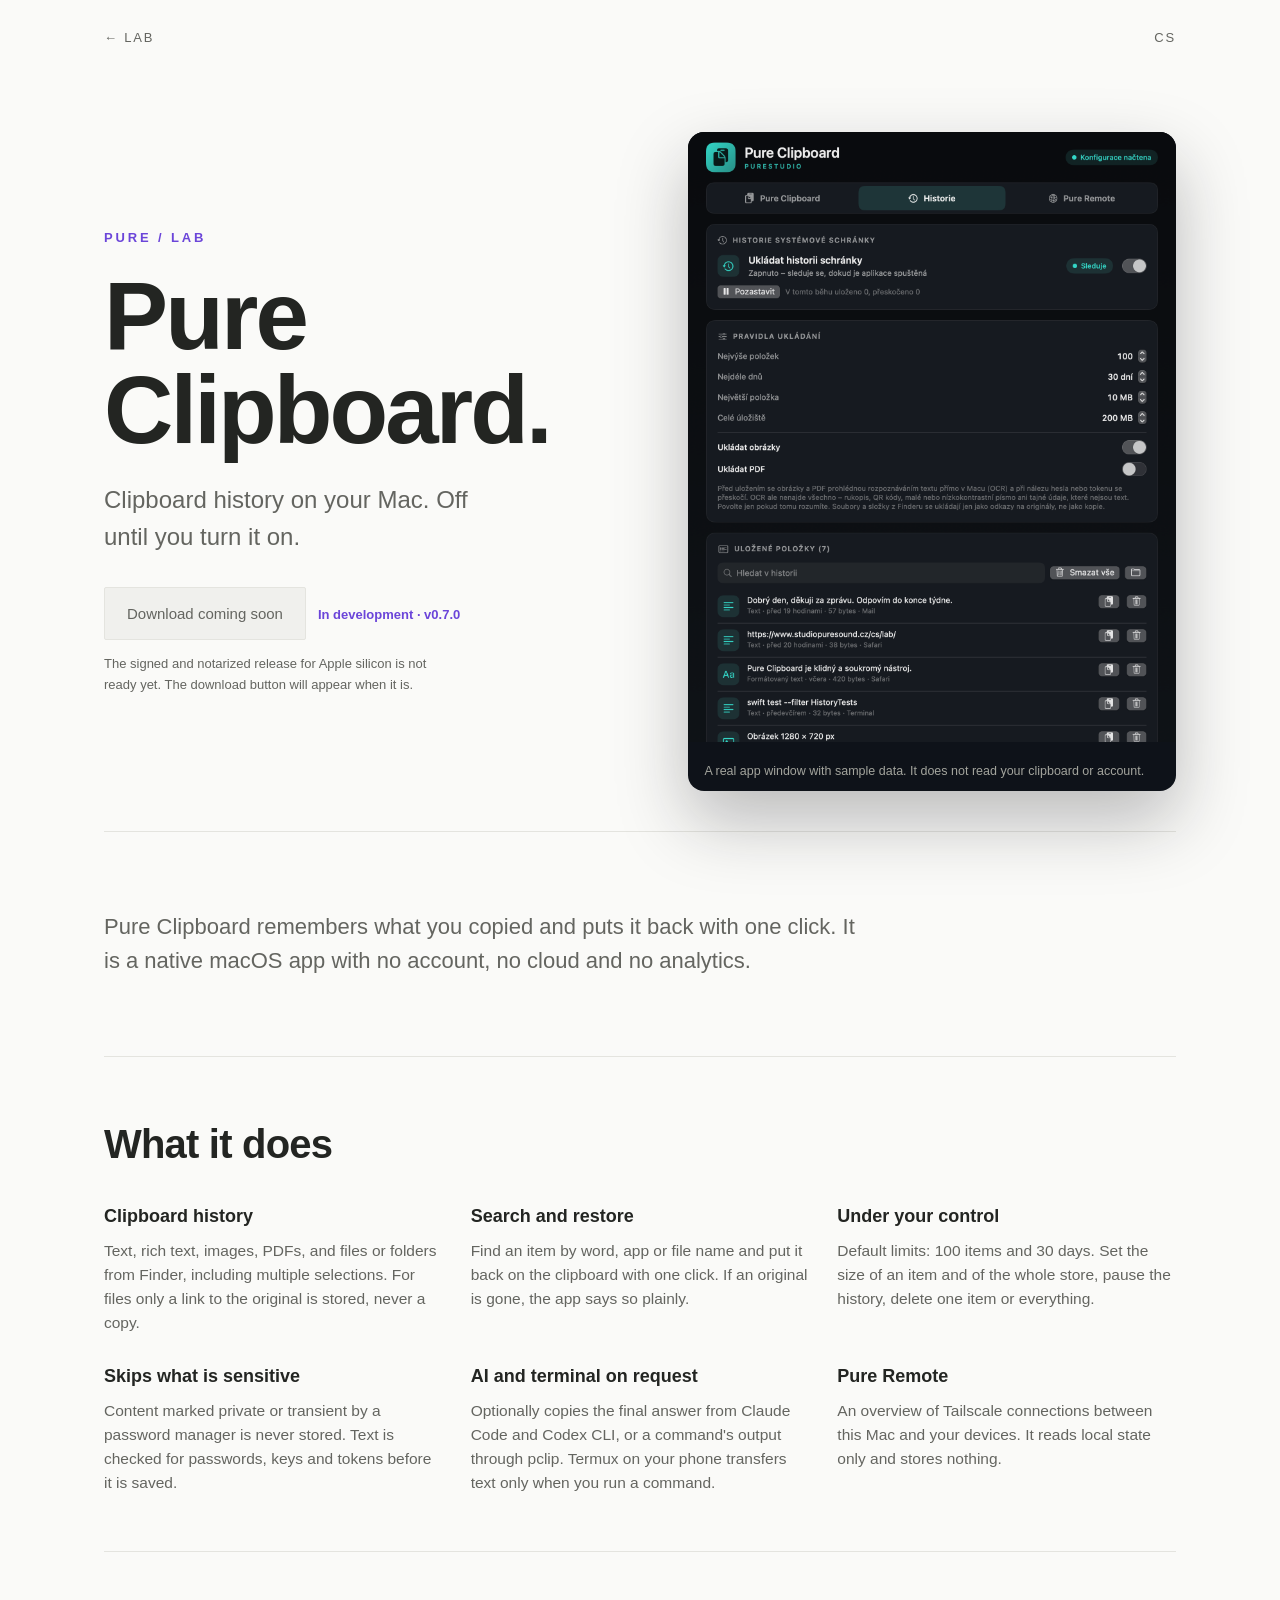
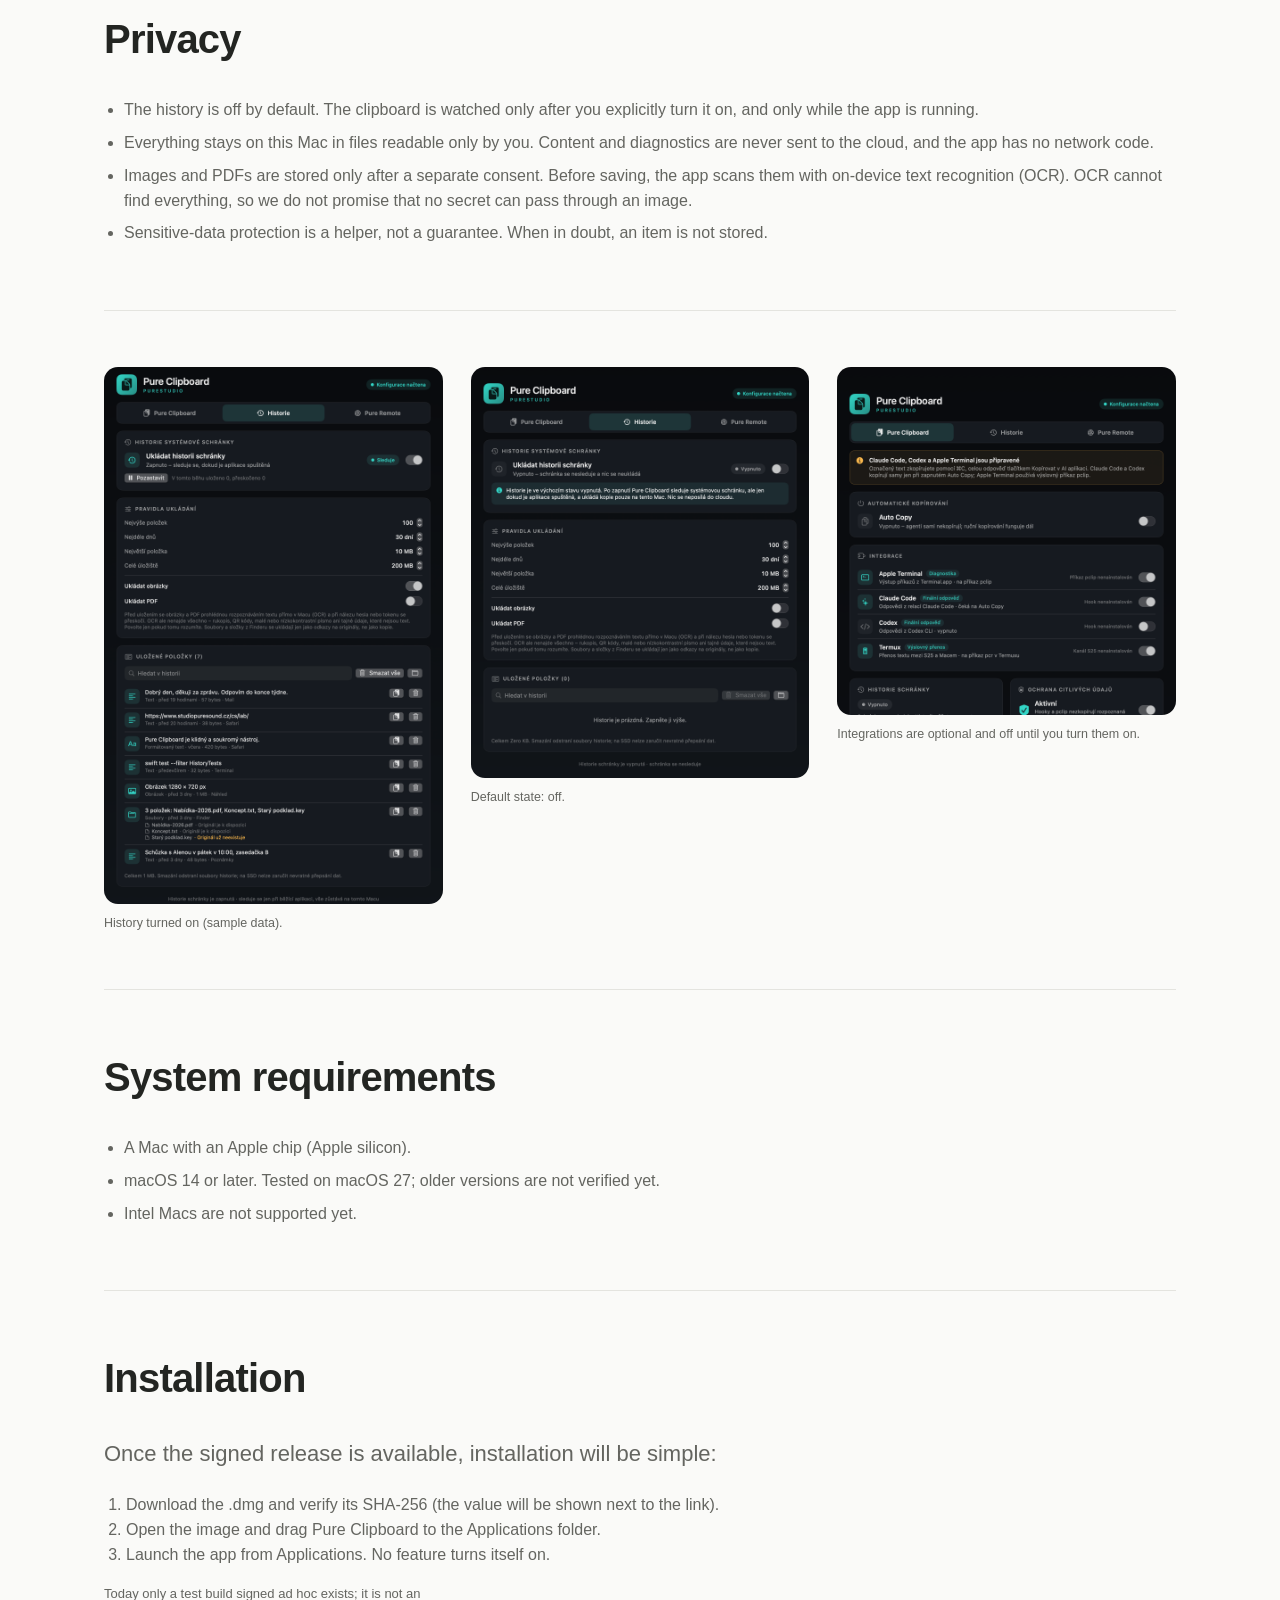
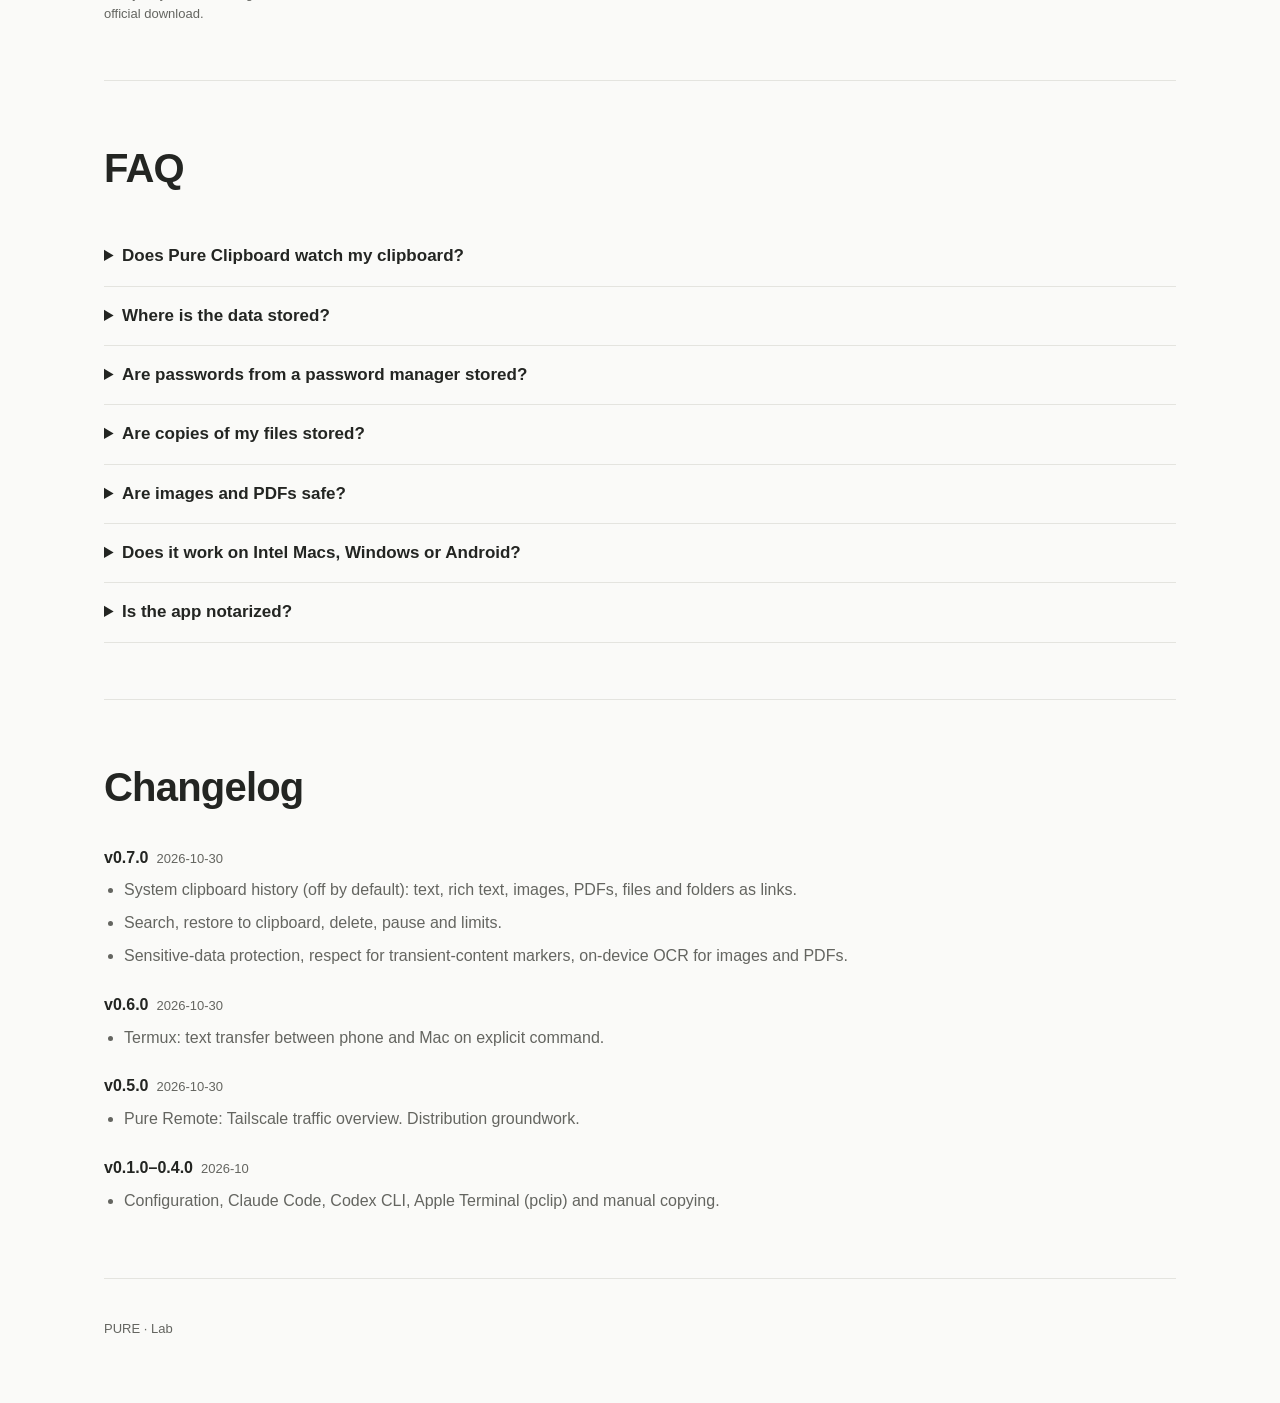
==== web/pure-clipboard/en/index.html @ ccab8c27 "Milník 5 (3/4): distribuční skripty, webový balík, dokumentace, testy Co-Authored-By: Claude Sonnet " ====
<!doctype html>
<html lang="en">
<head>
<meta charset="utf-8">
<meta name="viewport" content="width=device-width,initial-scale=1">
<title>Pure Clipboard — PURE</title>
<meta name="description" content="Pure Clipboard is a native macOS app with an optional clipboard history that is off by default and stays on your Mac.">
<meta name="theme-color" content="#fafaf8">
<link rel="canonical" href="https://www.studiopuresound.cz/en/lab/pure-clipboard/">
<link rel="alternate" hreflang="en" href="https://www.studiopuresound.cz/en/lab/pure-clipboard/">
<link rel="alternate" hreflang="cs" href="https://www.studiopuresound.cz/cs/lab/pure-clipboard/">
<link rel="icon" type="image/png" href="../assets/favicon-64.png">
<link rel="apple-touch-icon" href="../assets/apple-touch-icon.png">
<meta property="og:type" content="website">
<meta property="og:title" content="Pure Clipboard — PURE">
<meta property="og:description" content="Clipboard history for macOS. Off until you turn it on. Nothing leaves your Mac.">
<meta property="og:url" content="https://www.studiopuresound.cz/en/lab/pure-clipboard/">
<meta property="og:locale" content="en_GB">
<meta property="og:image" content="https://www.studiopuresound.cz/assets/pure-clipboard-og.png">
<meta property="og:image:alt" content="Pure Clipboard app window showing the clipboard history (sample data)">
<meta name="twitter:card" content="summary_large_image">
<link rel="stylesheet" href="../assets/pure-clipboard.css">
<script type="application/ld+json">{"@context": "https://schema.org", "@type": "SoftwareApplication", "name": "Pure Clipboard", "applicationCategory": "UtilitiesApplication", "operatingSystem": "macOS 14+ (Apple Silicon)", "description": "Pure Clipboard is a native macOS app with an optional clipboard history that is off by default and stays on your Mac.", "softwareVersion": "0.7.0", "inLanguage": "en", "publisher": {"@type": "Organization", "name": "PURE"}}</script>
<script type="application/ld+json">{"@context": "https://schema.org", "@type": "FAQPage", "mainEntity": [{"@type": "Question", "name": "Does Pure Clipboard watch my clipboard?", "acceptedAnswer": {"@type": "Answer", "text": "Only when you turn the history on, and only while the app is running. By default the history is off and the clipboard is not watched."}}, {"@type": "Question", "name": "Where is the data stored?", "acceptedAnswer": {"@type": "Answer", "text": "In ~/Library/Application Support/PureClipboard on your Mac. Nothing is sent over the internet."}}, {"@type": "Question", "name": "Are passwords from a password manager stored?", "acceptedAnswer": {"@type": "Answer", "text": "No. Content marked private or transient is skipped. Text is also checked for passwords and tokens, but reliable detection cannot be guaranteed."}}, {"@type": "Question", "name": "Are copies of my files stored?", "acceptedAnswer": {"@type": "Answer", "text": "No. From Finder only a link to the original is stored. If the original disappears, the app shows it."}}, {"@type": "Question", "name": "Are images and PDFs safe?", "acceptedAnswer": {"@type": "Answer", "text": "They are stored only after a separate consent and an on-device OCR check. OCR does not recognise handwriting, QR codes or secrets that are not text, so enable this deliberately."}}, {"@type": "Question", "name": "Does it work on Intel Macs, Windows or Android?", "acceptedAnswer": {"@type": "Answer", "text": "No. Apple silicon with macOS 14 or later is supported. Other platforms are not verified yet."}}, {"@type": "Question", "name": "Is the app notarized?", "acceptedAnswer": {"@type": "Answer", "text": "Not yet. The signed and notarized release is waiting for a paid Apple Developer account. Until then it is not offered for download."}}]}</script>
</head>
<body>
<a class="skip" href="#main">Skip to content</a>
<div class="wrap">
<header class="top"><a href="../">← Lab</a><a href="https://www.studiopuresound.cz/cs/lab/pure-clipboard/" hreflang="cs">CS</a></header>
<main id="main">
<div class="hero">
<div>
<p class="eyebrow">PURE / LAB</p>
<h1>Pure Clipboard.</h1>
<p class="tagline">Clipboard history on your Mac. Off until you turn it on.</p>
<!-- No working download link until the Developer ID signed and notarized DMG exists (see HANDOFF-CODEX.md). -->
<span class="cta" role="note" aria-disabled="true">Download coming soon</span><span class="status">In development · v0.7.0</span>
<p class="note">The signed and notarized release for Apple silicon is not ready yet. The download button will appear when it is.</p>
</div>
<figure class="preview"><img src="../assets/app-preview.png" alt="Pure Clipboard app window: History tab with stored items (sample data)" width="1520" height="1900"><figcaption style="padding:10px 16px;color:#a3a49d">A real app window with sample data. It does not read your clipboard or account.</figcaption></figure>
</div>
<section><p class="intro">Pure Clipboard remembers what you copied and puts it back with one click. It is a native macOS app with no account, no cloud and no analytics.</p></section>
<section><h2>What it does</h2><div class="grid"><div><h3>Clipboard history</h3><p>Text, rich text, images, PDFs, and files or folders from Finder, including multiple selections. For files only a link to the original is stored, never a copy.</p></div><div><h3>Search and restore</h3><p>Find an item by word, app or file name and put it back on the clipboard with one click. If an original is gone, the app says so plainly.</p></div><div><h3>Under your control</h3><p>Default limits: 100 items and 30 days. Set the size of an item and of the whole store, pause the history, delete one item or everything.</p></div><div><h3>Skips what is sensitive</h3><p>Content marked private or transient by a password manager is never stored. Text is checked for passwords, keys and tokens before it is saved.</p></div><div><h3>AI and terminal on request</h3><p>Optionally copies the final answer from Claude Code and Codex CLI, or a command&#x27;s output through pclip. Termux on your phone transfers text only when you run a command.</p></div><div><h3>Pure Remote</h3><p>An overview of Tailscale connections between this Mac and your devices. It reads local state only and stores nothing.</p></div></div></section>
<section><h2>Privacy</h2><ul class="plain"><li>The history is off by default. The clipboard is watched only after you explicitly turn it on, and only while the app is running.</li><li>Everything stays on this Mac in files readable only by you. Content and diagnostics are never sent to the cloud, and the app has no network code.</li><li>Images and PDFs are stored only after a separate consent. Before saving, the app scans them with on-device text recognition (OCR). OCR cannot find everything, so we do not promise that no secret can pass through an image.</li><li>Sensitive-data protection is a helper, not a guarantee. When in doubt, an item is not stored.</li></ul></section>
<section><div class="shots"><figure><img src="../assets/history-on.png" alt="History tab with history turned on: switch, storage rules and seven stored items" loading="lazy"><figcaption>History turned on (sample data).</figcaption></figure><figure><img src="../assets/history-off.png" alt="History tab in its default off state explaining that the clipboard is not watched" loading="lazy"><figcaption>Default state: off.</figcaption></figure><figure><img src="../assets/clipboard.png" alt="Pure Clipboard tab: Auto Copy, integrations, sensitive-data protection and the Termux and Terminal cards" loading="lazy"><figcaption>Integrations are optional and off until you turn them on.</figcaption></figure></div></section>
<section><h2>System requirements</h2><ul class="plain"><li>A Mac with an Apple chip (Apple silicon).</li><li>macOS 14 or later. Tested on macOS 27; older versions are not verified yet.</li><li>Intel Macs are not supported yet.</li></ul></section>
<section><h2>Installation</h2><p class="intro">Once the signed release is available, installation will be simple:</p><ol class="plain"><li>Download the .dmg and verify its SHA-256 (the value will be shown next to the link).</li><li>Open the image and drag Pure Clipboard to the Applications folder.</li><li>Launch the app from Applications. No feature turns itself on.</li></ol><p class="note">Today only a test build signed ad hoc exists; it is not an official download.</p></section>
<section><h2>FAQ</h2><details><summary>Does Pure Clipboard watch my clipboard?</summary><p>Only when you turn the history on, and only while the app is running. By default the history is off and the clipboard is not watched.</p></details><details><summary>Where is the data stored?</summary><p>In ~/Library/Application Support/PureClipboard on your Mac. Nothing is sent over the internet.</p></details><details><summary>Are passwords from a password manager stored?</summary><p>No. Content marked private or transient is skipped. Text is also checked for passwords and tokens, but reliable detection cannot be guaranteed.</p></details><details><summary>Are copies of my files stored?</summary><p>No. From Finder only a link to the original is stored. If the original disappears, the app shows it.</p></details><details><summary>Are images and PDFs safe?</summary><p>They are stored only after a separate consent and an on-device OCR check. OCR does not recognise handwriting, QR codes or secrets that are not text, so enable this deliberately.</p></details><details><summary>Does it work on Intel Macs, Windows or Android?</summary><p>No. Apple silicon with macOS 14 or later is supported. Other platforms are not verified yet.</p></details><details><summary>Is the app notarized?</summary><p>Not yet. The signed and notarized release is waiting for a paid Apple Developer account. Until then it is not offered for download.</p></details></section>
<section class="log"><h2>Changelog</h2><h3>v0.7.0<time>2026-10-30</time></h3><ul class="plain"><li>System clipboard history (off by default): text, rich text, images, PDFs, files and folders as links.</li><li>Search, restore to clipboard, delete, pause and limits.</li><li>Sensitive-data protection, respect for transient-content markers, on-device OCR for images and PDFs.</li></ul><h3>v0.6.0<time>2026-10-30</time></h3><ul class="plain"><li>Termux: text transfer between phone and Mac on explicit command.</li></ul><h3>v0.5.0<time>2026-10-30</time></h3><ul class="plain"><li>Pure Remote: Tailscale traffic overview. Distribution groundwork.</li></ul><h3>v0.1.0–0.4.0<time>2026-10</time></h3><ul class="plain"><li>Configuration, Claude Code, Codex CLI, Apple Terminal (pclip) and manual copying.</li></ul></section>
</main>
<footer>PURE · Lab</footer>
</div>
</body>
</html>
---- web/pure-clipboard/assets/pure-clipboard.css ----
:root{--paper:#fafaf8;--ink:#232522;--muted:#646560;--line:#e4e4df;--panel:#f0f0ed;--accent:#6b45d9;--dark:#0e1219}
*{box-sizing:border-box}html{scroll-behavior:smooth}
body{margin:0;background:var(--paper);color:var(--ink);font-family:Arial,Helvetica,sans-serif;line-height:1.55;-webkit-font-smoothing:antialiased}
a{color:inherit}.skip{position:absolute;left:-999px}.skip:focus{left:16px;top:16px;background:var(--ink);color:var(--paper);padding:8px 12px;z-index:9}
.wrap{max-width:1120px;margin:0 auto;padding:0 24px}
.top{display:flex;justify-content:space-between;align-items:center;padding:28px 0;font-size:13px;letter-spacing:.14em;text-transform:uppercase}
.top a{text-decoration:none;color:var(--muted)}.top a:hover{color:var(--ink)}
.hero{padding:56px 0 40px;display:grid;grid-template-columns:1.1fr 1fr;gap:48px;align-items:center}
.eyebrow{color:var(--accent);font-weight:700;letter-spacing:.22em;font-size:13px;margin:0 0 20px}
h1{font-size:clamp(48px,9vw,96px);line-height:.98;letter-spacing:-.03em;margin:0 0 24px}
.tagline{font-size:clamp(18px,2.4vw,24px);color:var(--muted);margin:0 0 32px;max-width:30ch}
.cta{display:inline-block;padding:14px 22px;background:var(--panel);color:var(--muted);border:1px solid var(--line);border-radius:2px;font-size:15px;cursor:not-allowed}
.status{margin-left:12px;font-size:13px;color:var(--accent);font-weight:700}
.note{font-size:13px;color:var(--muted);max-width:46ch;margin:14px 0 0}
figure{margin:0}figure img{width:100%;height:auto;display:block;border-radius:14px}
figcaption{font-size:12.5px;color:var(--muted);margin-top:10px}
.preview{background:var(--dark);border-radius:16px;padding:0;overflow:hidden;box-shadow:0 30px 70px rgba(20,20,30,.28)}
.preview img{border-radius:0}
section{padding:56px 0;border-top:1px solid var(--line)}
h2{font-size:clamp(26px,4vw,40px);letter-spacing:-.02em;margin:0 0 28px}
.grid{display:grid;grid-template-columns:repeat(auto-fit,minmax(280px,1fr));gap:28px}
.grid h3{margin:0 0 8px;font-size:18px}.grid p{margin:0;color:var(--muted);font-size:15.5px}
ul.plain{padding-left:20px;margin:0;color:var(--muted)}ul.plain li{margin:8px 0}ol.plain{padding-left:22px;color:var(--muted)}
.intro{font-size:clamp(18px,2.2vw,22px);max-width:62ch;color:var(--muted)}
details{border-bottom:1px solid var(--line);padding:16px 0}summary{cursor:pointer;font-weight:700;font-size:17px}details p{color:var(--muted);margin:10px 0 0;max-width:70ch}
.log h3{margin:24px 0 6px;font-size:16px}.log time{color:var(--muted);font-weight:400;margin-left:8px;font-size:13px}
.shots{display:grid;grid-template-columns:repeat(auto-fit,minmax(300px,1fr));gap:28px}
.shots img{background:var(--dark)}
footer{padding:40px 0 64px;color:var(--muted);font-size:13px;border-top:1px solid var(--line)}
:focus-visible{outline:3px solid var(--accent);outline-offset:3px}
@media (max-width:820px){.hero{grid-template-columns:1fr}}
@media (prefers-reduced-motion:reduce){html{scroll-behavior:auto}}
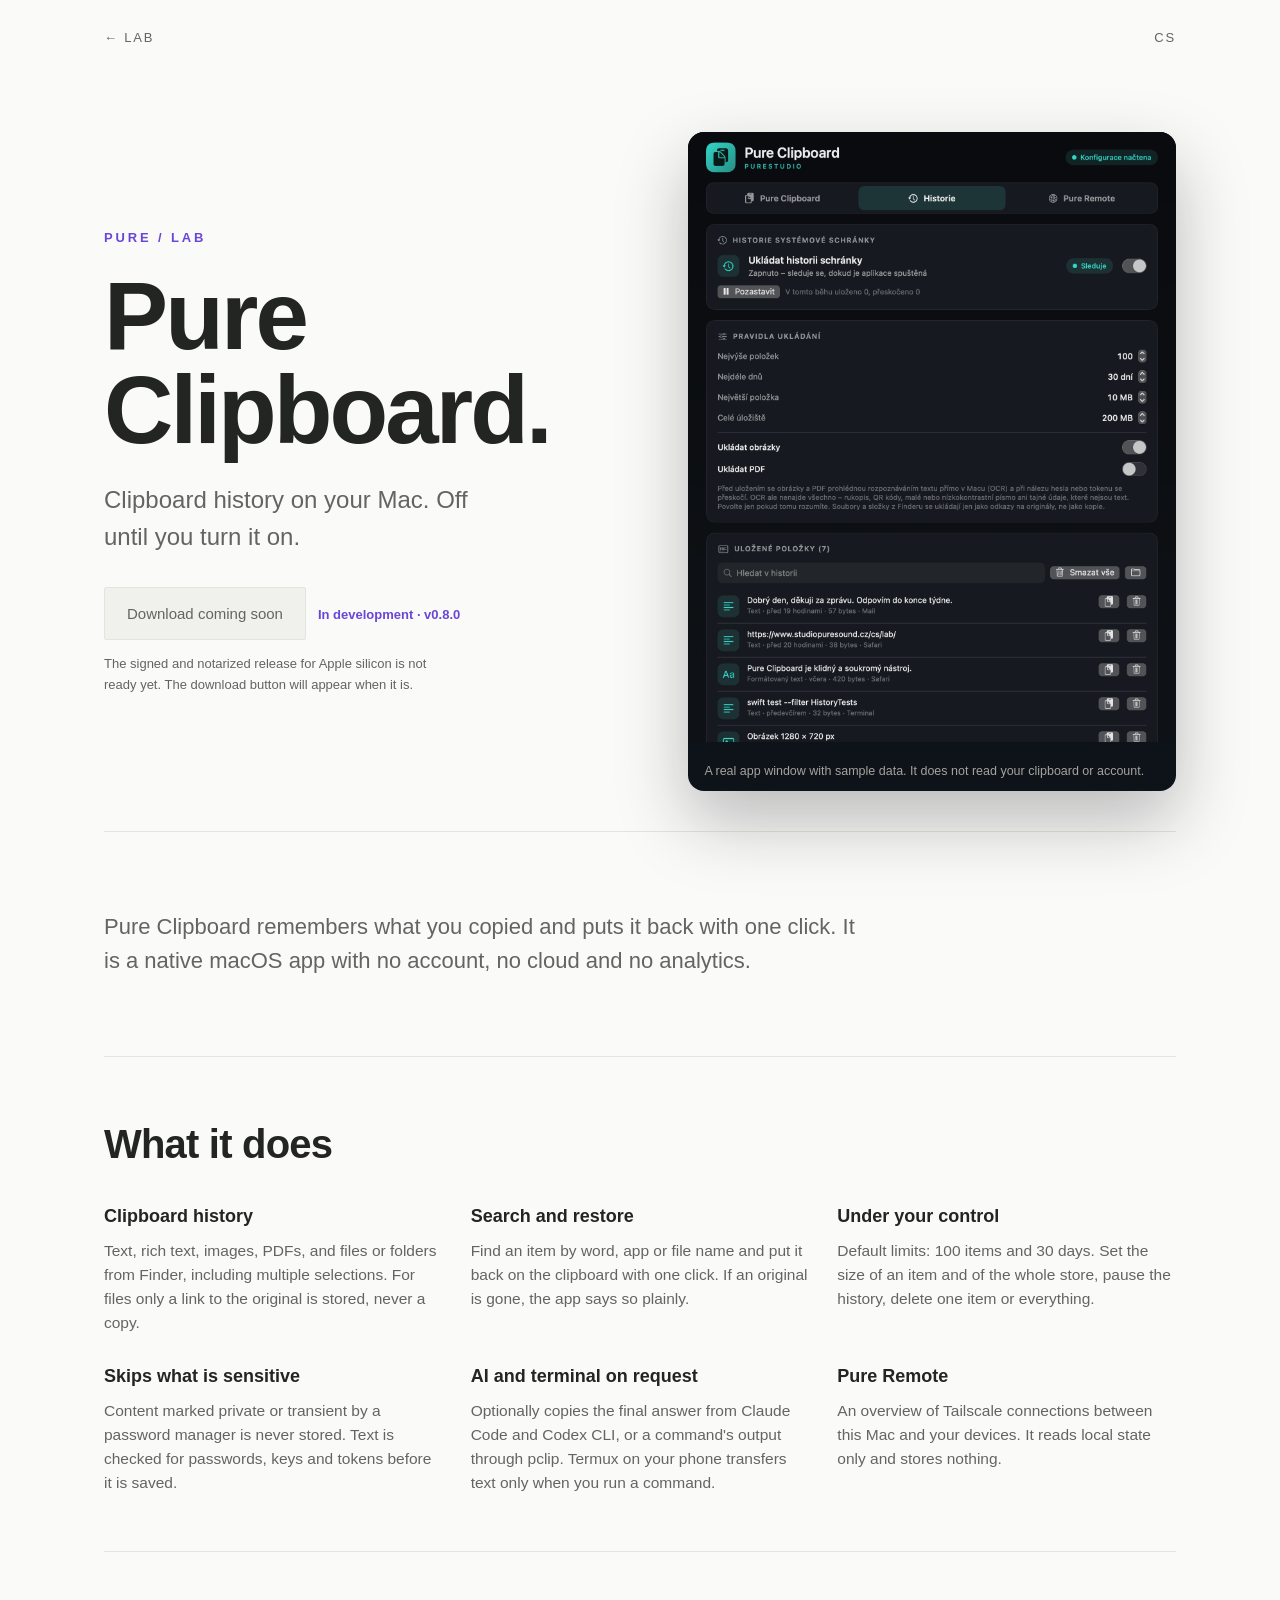
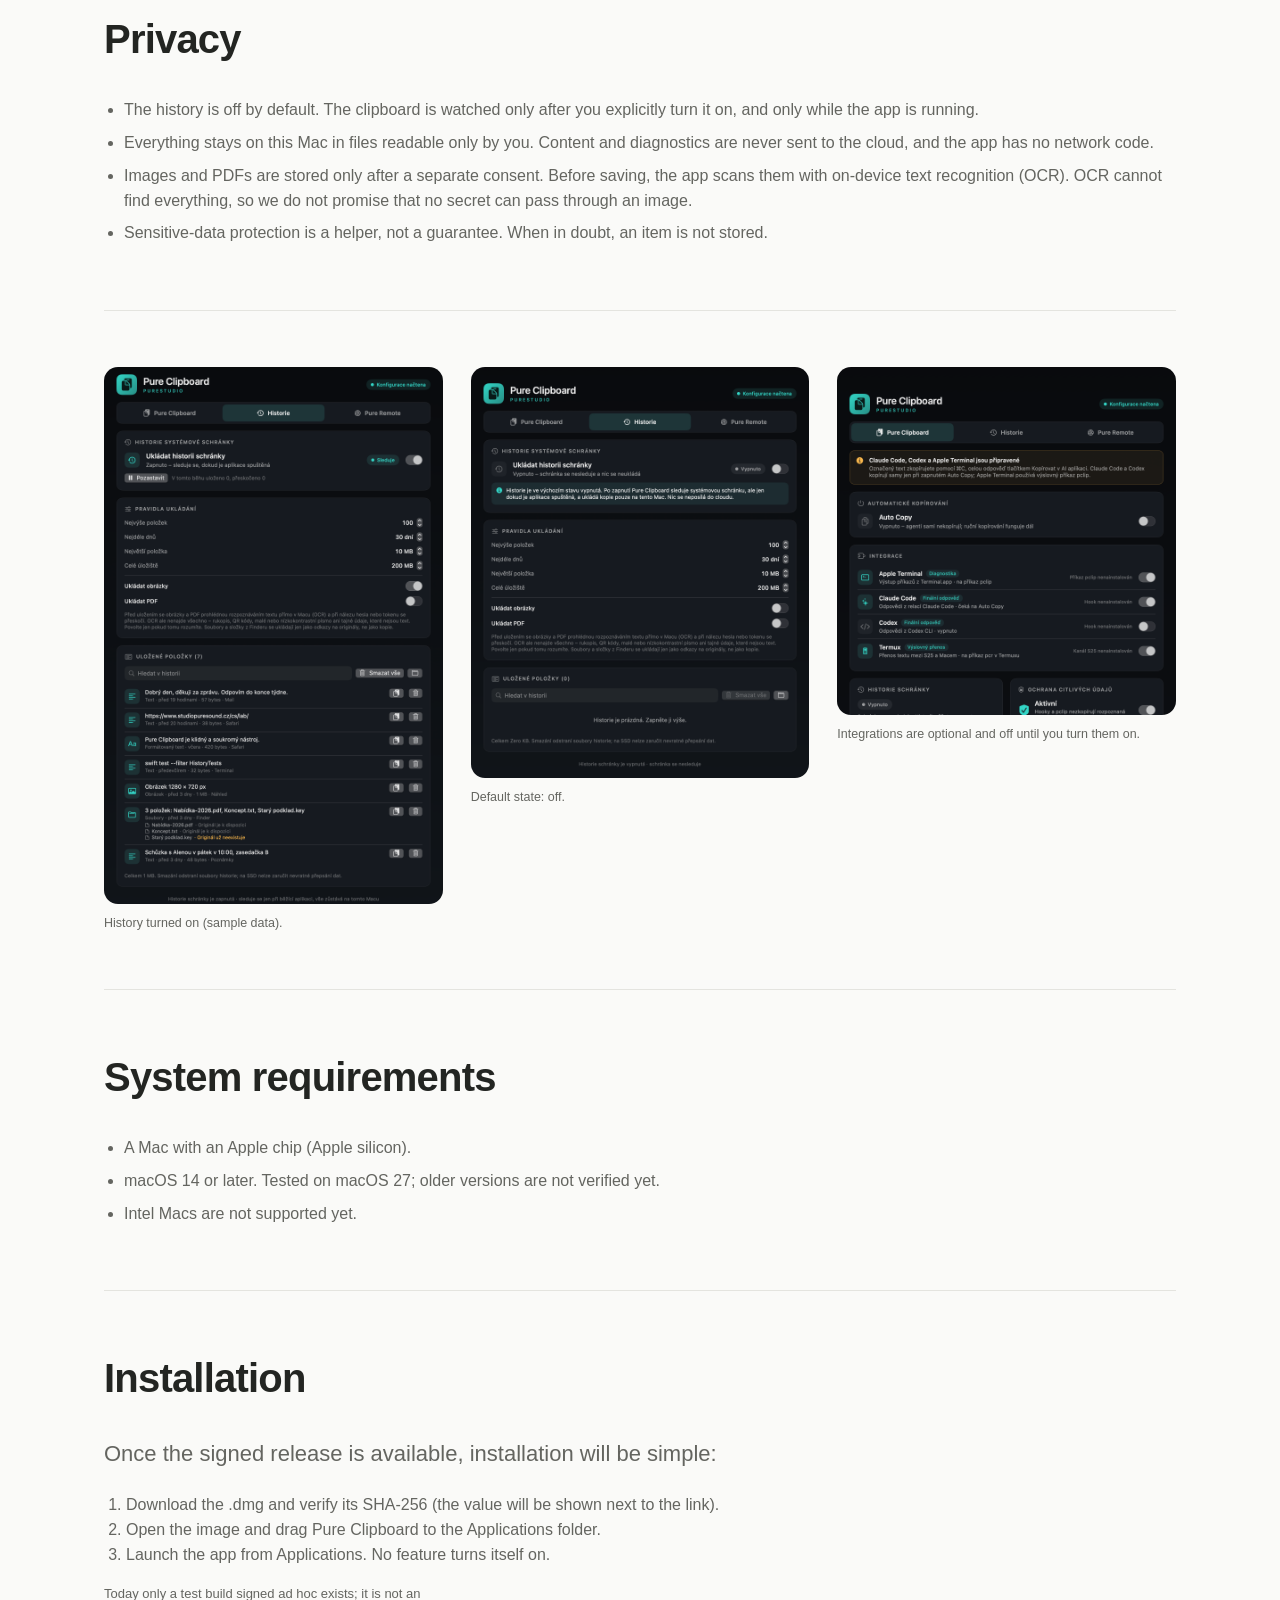
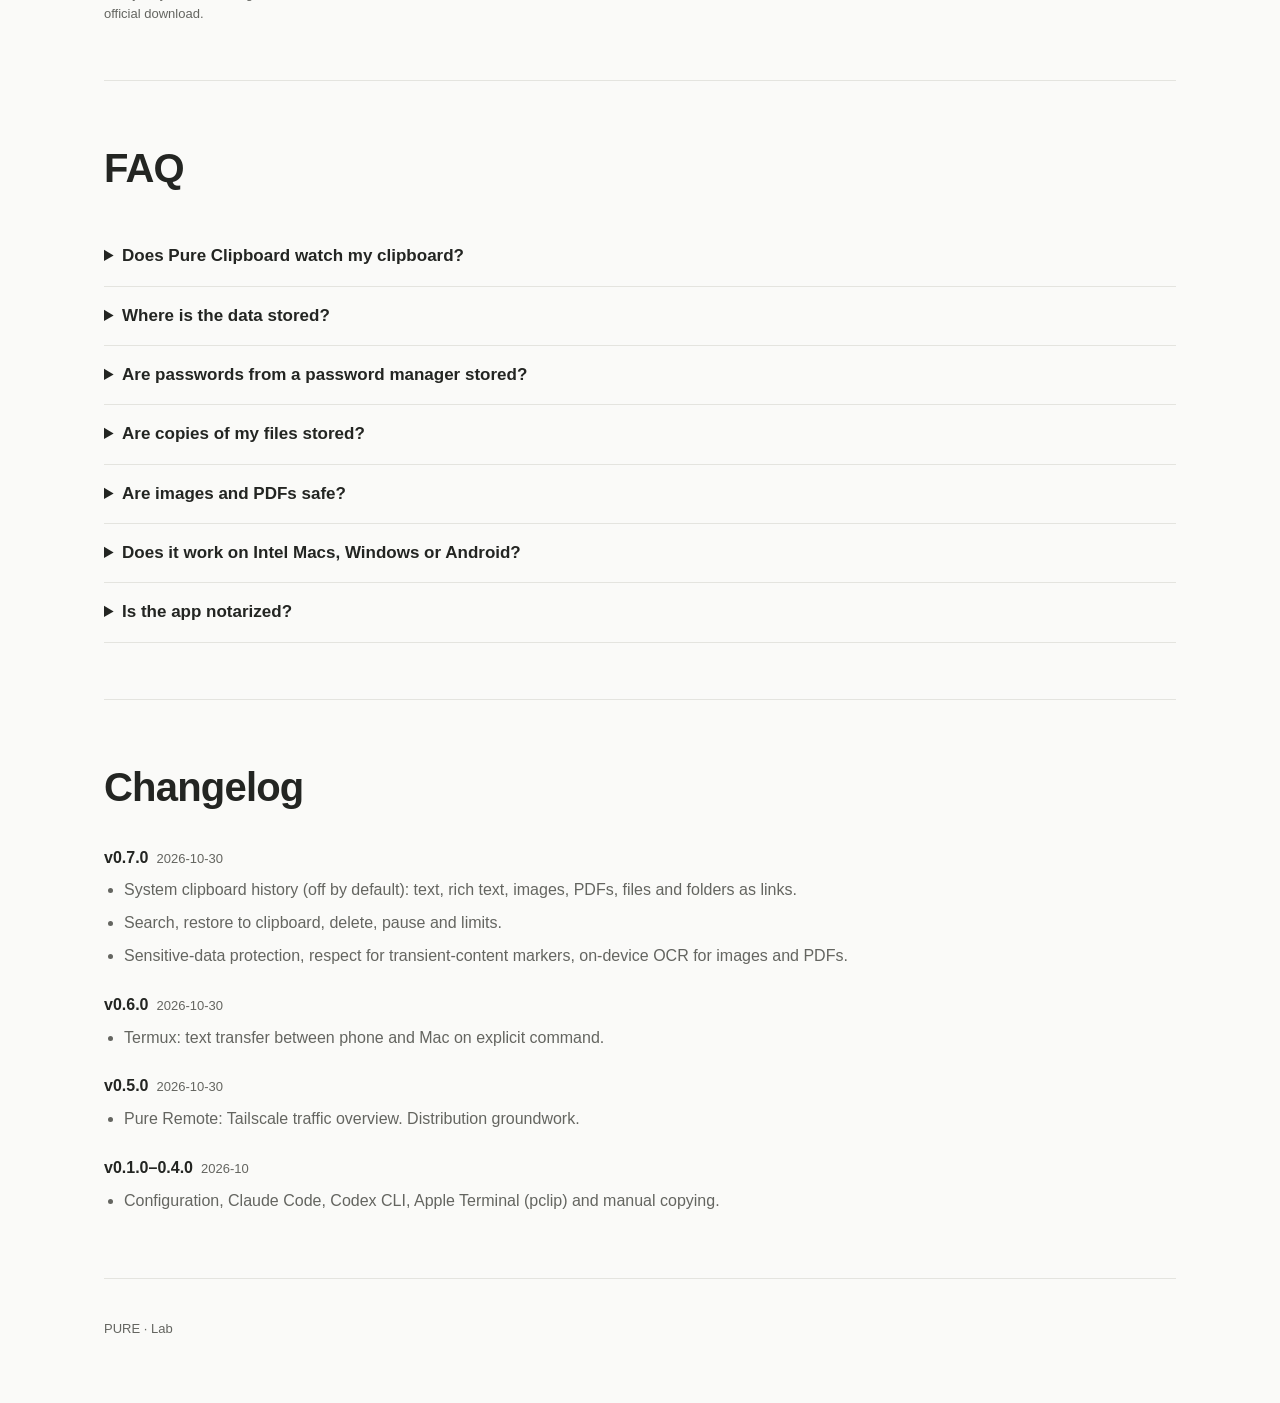
==== commit 0d91ca07: "Verze 0.8.0 (build 8): přenos souborů je nová funkce; CHANGELOG, dokumentace a web Co-Authored-By: C" ====
--- a/web/pure-clipboard/en/index.html
+++ b/web/pure-clipboard/en/index.html
@@ -20,7 +20,7 @@
 <meta property="og:image:alt" content="Pure Clipboard app window showing the clipboard history (sample data)">
 <meta name="twitter:card" content="summary_large_image">
 <link rel="stylesheet" href="../assets/pure-clipboard.css">
-<script type="application/ld+json">{"@context": "https://schema.org", "@type": "SoftwareApplication", "name": "Pure Clipboard", "applicationCategory": "UtilitiesApplication", "operatingSystem": "macOS 14+ (Apple Silicon)", "description": "Pure Clipboard is a native macOS app with an optional clipboard history that is off by default and stays on your Mac.", "softwareVersion": "0.7.0", "inLanguage": "en", "publisher": {"@type": "Organization", "name": "PURE"}}</script>
+<script type="application/ld+json">{"@context": "https://schema.org", "@type": "SoftwareApplication", "name": "Pure Clipboard", "applicationCategory": "UtilitiesApplication", "operatingSystem": "macOS 14+ (Apple Silicon)", "description": "Pure Clipboard is a native macOS app with an optional clipboard history that is off by default and stays on your Mac.", "softwareVersion": "0.8.0", "inLanguage": "en", "publisher": {"@type": "Organization", "name": "PURE"}}</script>
 <script type="application/ld+json">{"@context": "https://schema.org", "@type": "FAQPage", "mainEntity": [{"@type": "Question", "name": "Does Pure Clipboard watch my clipboard?", "acceptedAnswer": {"@type": "Answer", "text": "Only when you turn the history on, and only while the app is running. By default the history is off and the clipboard is not watched."}}, {"@type": "Question", "name": "Where is the data stored?", "acceptedAnswer": {"@type": "Answer", "text": "In ~/Library/Application Support/PureClipboard on your Mac. Nothing is sent over the internet."}}, {"@type": "Question", "name": "Are passwords from a password manager stored?", "acceptedAnswer": {"@type": "Answer", "text": "No. Content marked private or transient is skipped. Text is also checked for passwords and tokens, but reliable detection cannot be guaranteed."}}, {"@type": "Question", "name": "Are copies of my files stored?", "acceptedAnswer": {"@type": "Answer", "text": "No. From Finder only a link to the original is stored. If the original disappears, the app shows it."}}, {"@type": "Question", "name": "Are images and PDFs safe?", "acceptedAnswer": {"@type": "Answer", "text": "They are stored only after a separate consent and an on-device OCR check. OCR does not recognise handwriting, QR codes or secrets that are not text, so enable this deliberately."}}, {"@type": "Question", "name": "Does it work on Intel Macs, Windows or Android?", "acceptedAnswer": {"@type": "Answer", "text": "No. Apple silicon with macOS 14 or later is supported. Other platforms are not verified yet."}}, {"@type": "Question", "name": "Is the app notarized?", "acceptedAnswer": {"@type": "Answer", "text": "Not yet. The signed and notarized release is waiting for a paid Apple Developer account. Until then it is not offered for download."}}]}</script>
 </head>
 <body>
@@ -34,7 +34,7 @@
 <h1>Pure Clipboard.</h1>
 <p class="tagline">Clipboard history on your Mac. Off until you turn it on.</p>
 <!-- No working download link until the Developer ID signed and notarized DMG exists (see HANDOFF-CODEX.md). -->
-<span class="cta" role="note" aria-disabled="true">Download coming soon</span><span class="status">In development · v0.7.0</span>
+<span class="cta" role="note" aria-disabled="true">Download coming soon</span><span class="status">In development · v0.8.0</span>
 <p class="note">The signed and notarized release for Apple silicon is not ready yet. The download button will appear when it is.</p>
 </div>
 <figure class="preview"><img src="../assets/app-preview.png" alt="Pure Clipboard app window: History tab with stored items (sample data)" width="1520" height="1900"><figcaption style="padding:10px 16px;color:#a3a49d">A real app window with sample data. It does not read your clipboard or account.</figcaption></figure>
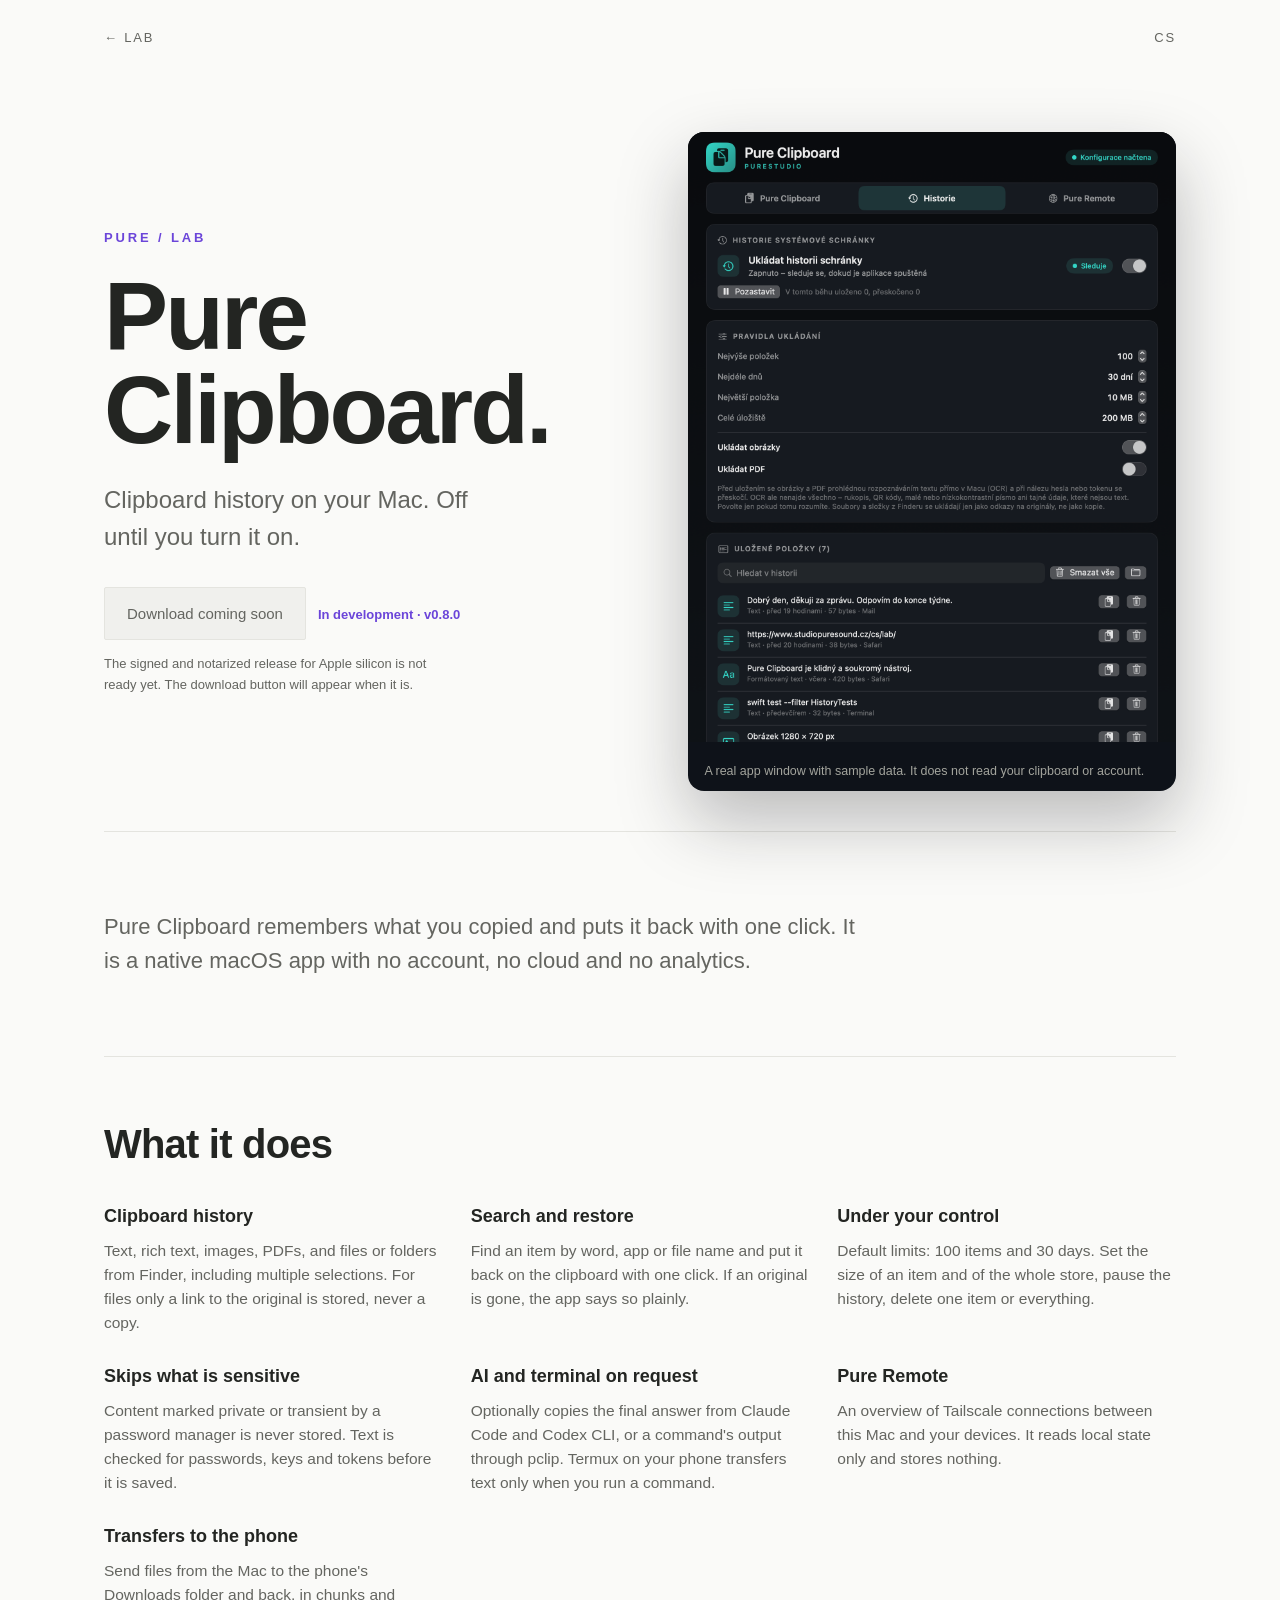
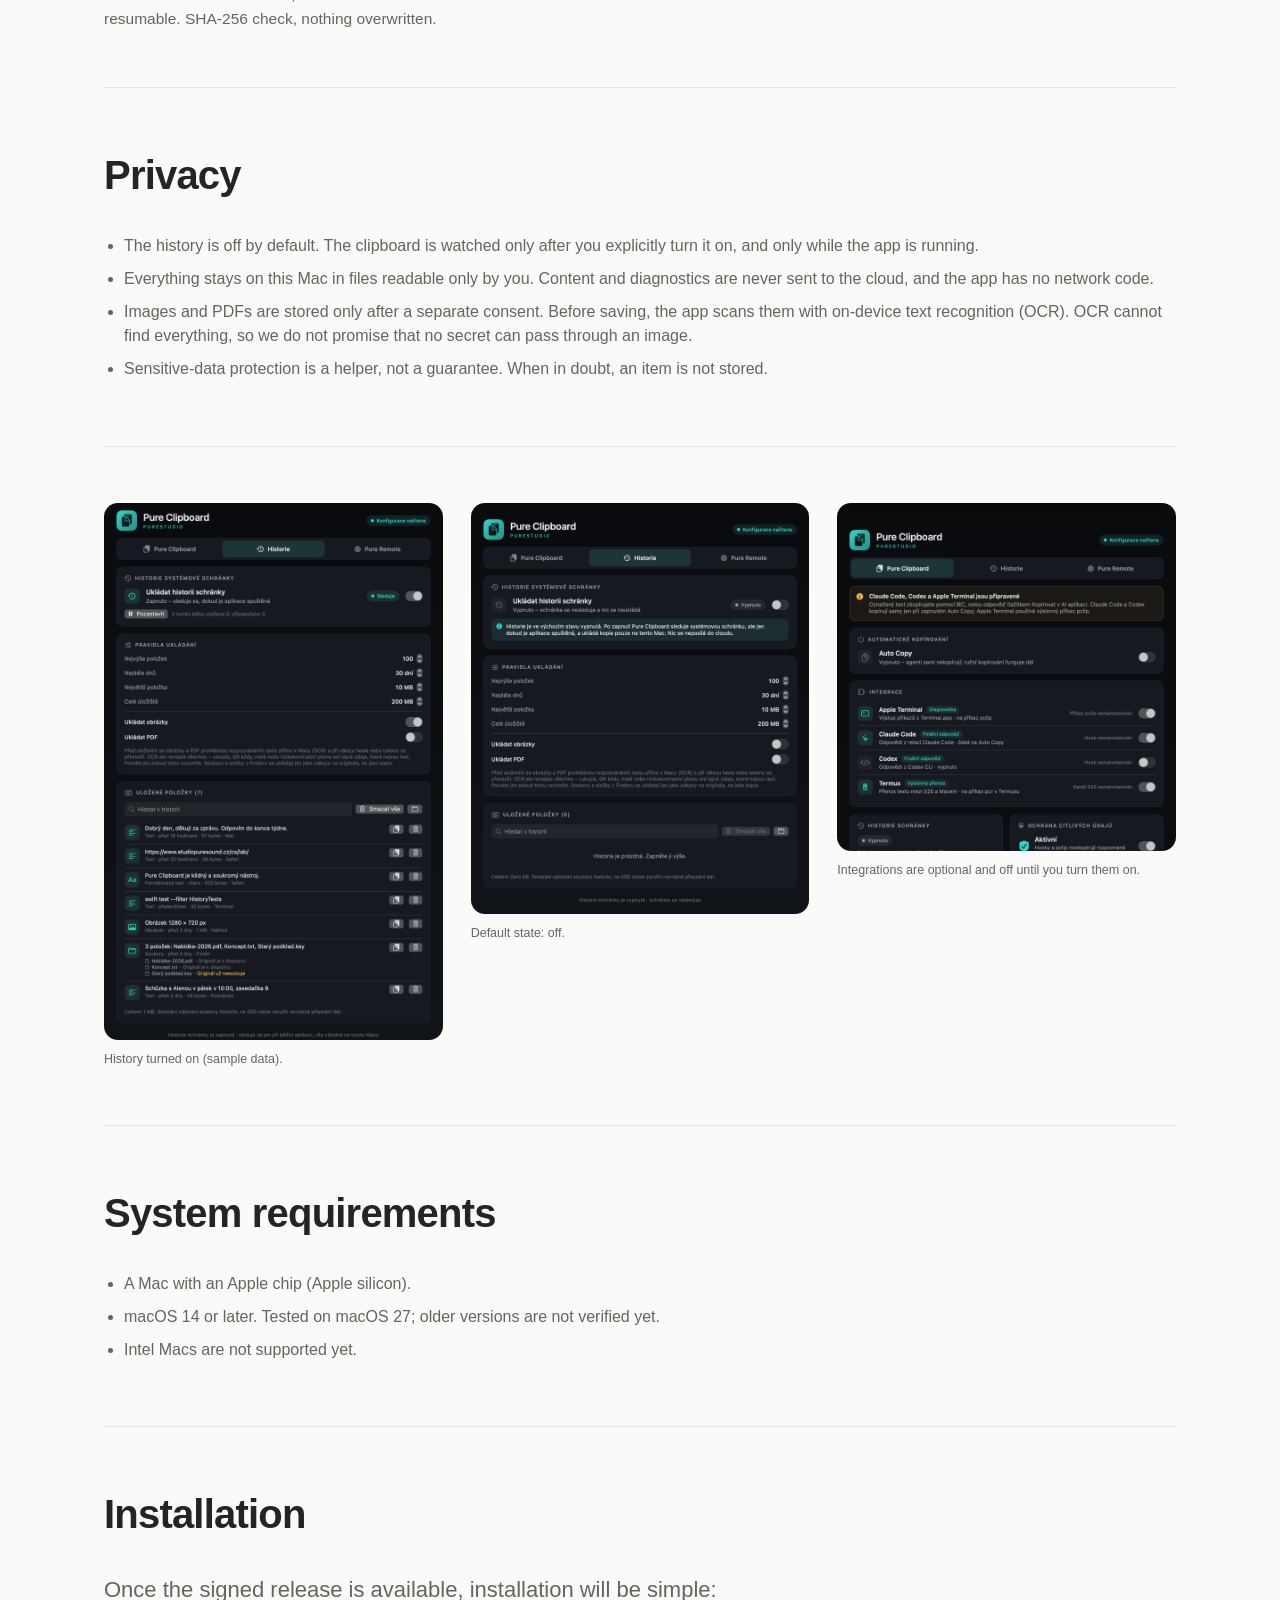
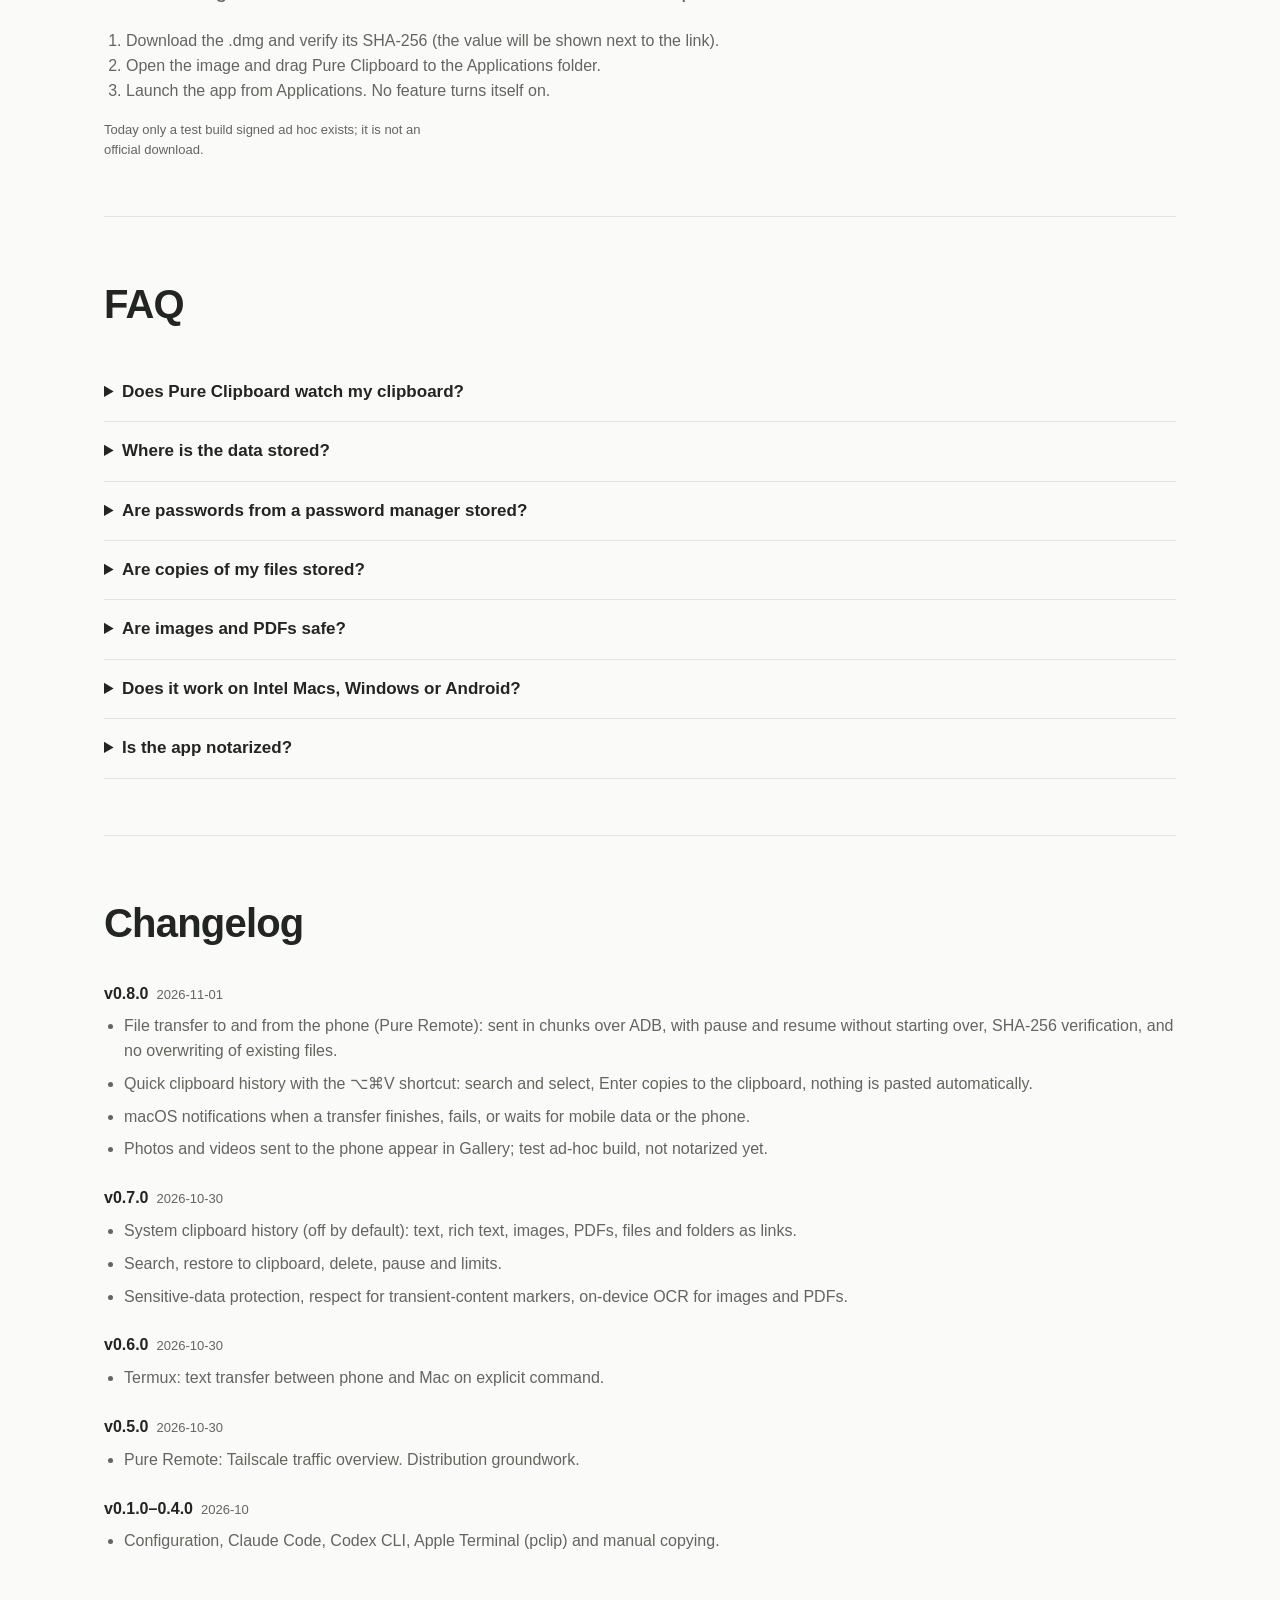
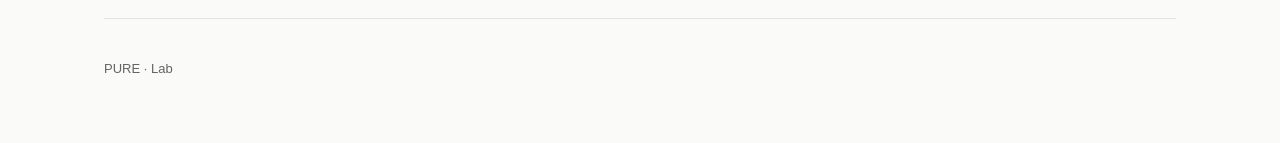
==== commit 686a986a: "Web a dokumentace: verze 0.8.0 (1. 11. 2026); oprava záznamu 0.7.0 na webu; nové funkce v changelogu" ====
--- a/web/pure-clipboard/en/index.html
+++ b/web/pure-clipboard/en/index.html
@@ -40,13 +40,13 @@
 <figure class="preview"><img src="../assets/app-preview.png" alt="Pure Clipboard app window: History tab with stored items (sample data)" width="1520" height="1900"><figcaption style="padding:10px 16px;color:#a3a49d">A real app window with sample data. It does not read your clipboard or account.</figcaption></figure>
 </div>
 <section><p class="intro">Pure Clipboard remembers what you copied and puts it back with one click. It is a native macOS app with no account, no cloud and no analytics.</p></section>
-<section><h2>What it does</h2><div class="grid"><div><h3>Clipboard history</h3><p>Text, rich text, images, PDFs, and files or folders from Finder, including multiple selections. For files only a link to the original is stored, never a copy.</p></div><div><h3>Search and restore</h3><p>Find an item by word, app or file name and put it back on the clipboard with one click. If an original is gone, the app says so plainly.</p></div><div><h3>Under your control</h3><p>Default limits: 100 items and 30 days. Set the size of an item and of the whole store, pause the history, delete one item or everything.</p></div><div><h3>Skips what is sensitive</h3><p>Content marked private or transient by a password manager is never stored. Text is checked for passwords, keys and tokens before it is saved.</p></div><div><h3>AI and terminal on request</h3><p>Optionally copies the final answer from Claude Code and Codex CLI, or a command&#x27;s output through pclip. Termux on your phone transfers text only when you run a command.</p></div><div><h3>Pure Remote</h3><p>An overview of Tailscale connections between this Mac and your devices. It reads local state only and stores nothing.</p></div></div></section>
+<section><h2>What it does</h2><div class="grid"><div><h3>Clipboard history</h3><p>Text, rich text, images, PDFs, and files or folders from Finder, including multiple selections. For files only a link to the original is stored, never a copy.</p></div><div><h3>Search and restore</h3><p>Find an item by word, app or file name and put it back on the clipboard with one click. If an original is gone, the app says so plainly.</p></div><div><h3>Under your control</h3><p>Default limits: 100 items and 30 days. Set the size of an item and of the whole store, pause the history, delete one item or everything.</p></div><div><h3>Skips what is sensitive</h3><p>Content marked private or transient by a password manager is never stored. Text is checked for passwords, keys and tokens before it is saved.</p></div><div><h3>AI and terminal on request</h3><p>Optionally copies the final answer from Claude Code and Codex CLI, or a command&#x27;s output through pclip. Termux on your phone transfers text only when you run a command.</p></div><div><h3>Pure Remote</h3><p>An overview of Tailscale connections between this Mac and your devices. It reads local state only and stores nothing.</p></div><div><h3>Transfers to the phone</h3><p>Send files from the Mac to the phone&#x27;s Downloads folder and back, in chunks and resumable. SHA-256 check, nothing overwritten.</p></div></div></section>
 <section><h2>Privacy</h2><ul class="plain"><li>The history is off by default. The clipboard is watched only after you explicitly turn it on, and only while the app is running.</li><li>Everything stays on this Mac in files readable only by you. Content and diagnostics are never sent to the cloud, and the app has no network code.</li><li>Images and PDFs are stored only after a separate consent. Before saving, the app scans them with on-device text recognition (OCR). OCR cannot find everything, so we do not promise that no secret can pass through an image.</li><li>Sensitive-data protection is a helper, not a guarantee. When in doubt, an item is not stored.</li></ul></section>
 <section><div class="shots"><figure><img src="../assets/history-on.png" alt="History tab with history turned on: switch, storage rules and seven stored items" loading="lazy"><figcaption>History turned on (sample data).</figcaption></figure><figure><img src="../assets/history-off.png" alt="History tab in its default off state explaining that the clipboard is not watched" loading="lazy"><figcaption>Default state: off.</figcaption></figure><figure><img src="../assets/clipboard.png" alt="Pure Clipboard tab: Auto Copy, integrations, sensitive-data protection and the Termux and Terminal cards" loading="lazy"><figcaption>Integrations are optional and off until you turn them on.</figcaption></figure></div></section>
 <section><h2>System requirements</h2><ul class="plain"><li>A Mac with an Apple chip (Apple silicon).</li><li>macOS 14 or later. Tested on macOS 27; older versions are not verified yet.</li><li>Intel Macs are not supported yet.</li></ul></section>
 <section><h2>Installation</h2><p class="intro">Once the signed release is available, installation will be simple:</p><ol class="plain"><li>Download the .dmg and verify its SHA-256 (the value will be shown next to the link).</li><li>Open the image and drag Pure Clipboard to the Applications folder.</li><li>Launch the app from Applications. No feature turns itself on.</li></ol><p class="note">Today only a test build signed ad hoc exists; it is not an official download.</p></section>
 <section><h2>FAQ</h2><details><summary>Does Pure Clipboard watch my clipboard?</summary><p>Only when you turn the history on, and only while the app is running. By default the history is off and the clipboard is not watched.</p></details><details><summary>Where is the data stored?</summary><p>In ~/Library/Application Support/PureClipboard on your Mac. Nothing is sent over the internet.</p></details><details><summary>Are passwords from a password manager stored?</summary><p>No. Content marked private or transient is skipped. Text is also checked for passwords and tokens, but reliable detection cannot be guaranteed.</p></details><details><summary>Are copies of my files stored?</summary><p>No. From Finder only a link to the original is stored. If the original disappears, the app shows it.</p></details><details><summary>Are images and PDFs safe?</summary><p>They are stored only after a separate consent and an on-device OCR check. OCR does not recognise handwriting, QR codes or secrets that are not text, so enable this deliberately.</p></details><details><summary>Does it work on Intel Macs, Windows or Android?</summary><p>No. Apple silicon with macOS 14 or later is supported. Other platforms are not verified yet.</p></details><details><summary>Is the app notarized?</summary><p>Not yet. The signed and notarized release is waiting for a paid Apple Developer account. Until then it is not offered for download.</p></details></section>
-<section class="log"><h2>Changelog</h2><h3>v0.7.0<time>2026-10-30</time></h3><ul class="plain"><li>System clipboard history (off by default): text, rich text, images, PDFs, files and folders as links.</li><li>Search, restore to clipboard, delete, pause and limits.</li><li>Sensitive-data protection, respect for transient-content markers, on-device OCR for images and PDFs.</li></ul><h3>v0.6.0<time>2026-10-30</time></h3><ul class="plain"><li>Termux: text transfer between phone and Mac on explicit command.</li></ul><h3>v0.5.0<time>2026-10-30</time></h3><ul class="plain"><li>Pure Remote: Tailscale traffic overview. Distribution groundwork.</li></ul><h3>v0.1.0–0.4.0<time>2026-10</time></h3><ul class="plain"><li>Configuration, Claude Code, Codex CLI, Apple Terminal (pclip) and manual copying.</li></ul></section>
+<section class="log"><h2>Changelog</h2><h3>v0.8.0<time>2026-11-01</time></h3><ul class="plain"><li>File transfer to and from the phone (Pure Remote): sent in chunks over ADB, with pause and resume without starting over, SHA-256 verification, and no overwriting of existing files.</li><li>Quick clipboard history with the ⌥⌘V shortcut: search and select, Enter copies to the clipboard, nothing is pasted automatically.</li><li>macOS notifications when a transfer finishes, fails, or waits for mobile data or the phone.</li><li>Photos and videos sent to the phone appear in Gallery; test ad-hoc build, not notarized yet.</li></ul><h3>v0.7.0<time>2026-10-30</time></h3><ul class="plain"><li>System clipboard history (off by default): text, rich text, images, PDFs, files and folders as links.</li><li>Search, restore to clipboard, delete, pause and limits.</li><li>Sensitive-data protection, respect for transient-content markers, on-device OCR for images and PDFs.</li></ul><h3>v0.6.0<time>2026-10-30</time></h3><ul class="plain"><li>Termux: text transfer between phone and Mac on explicit command.</li></ul><h3>v0.5.0<time>2026-10-30</time></h3><ul class="plain"><li>Pure Remote: Tailscale traffic overview. Distribution groundwork.</li></ul><h3>v0.1.0–0.4.0<time>2026-10</time></h3><ul class="plain"><li>Configuration, Claude Code, Codex CLI, Apple Terminal (pclip) and manual copying.</li></ul></section>
 </main>
 <footer>PURE · Lab</footer>
 </div>
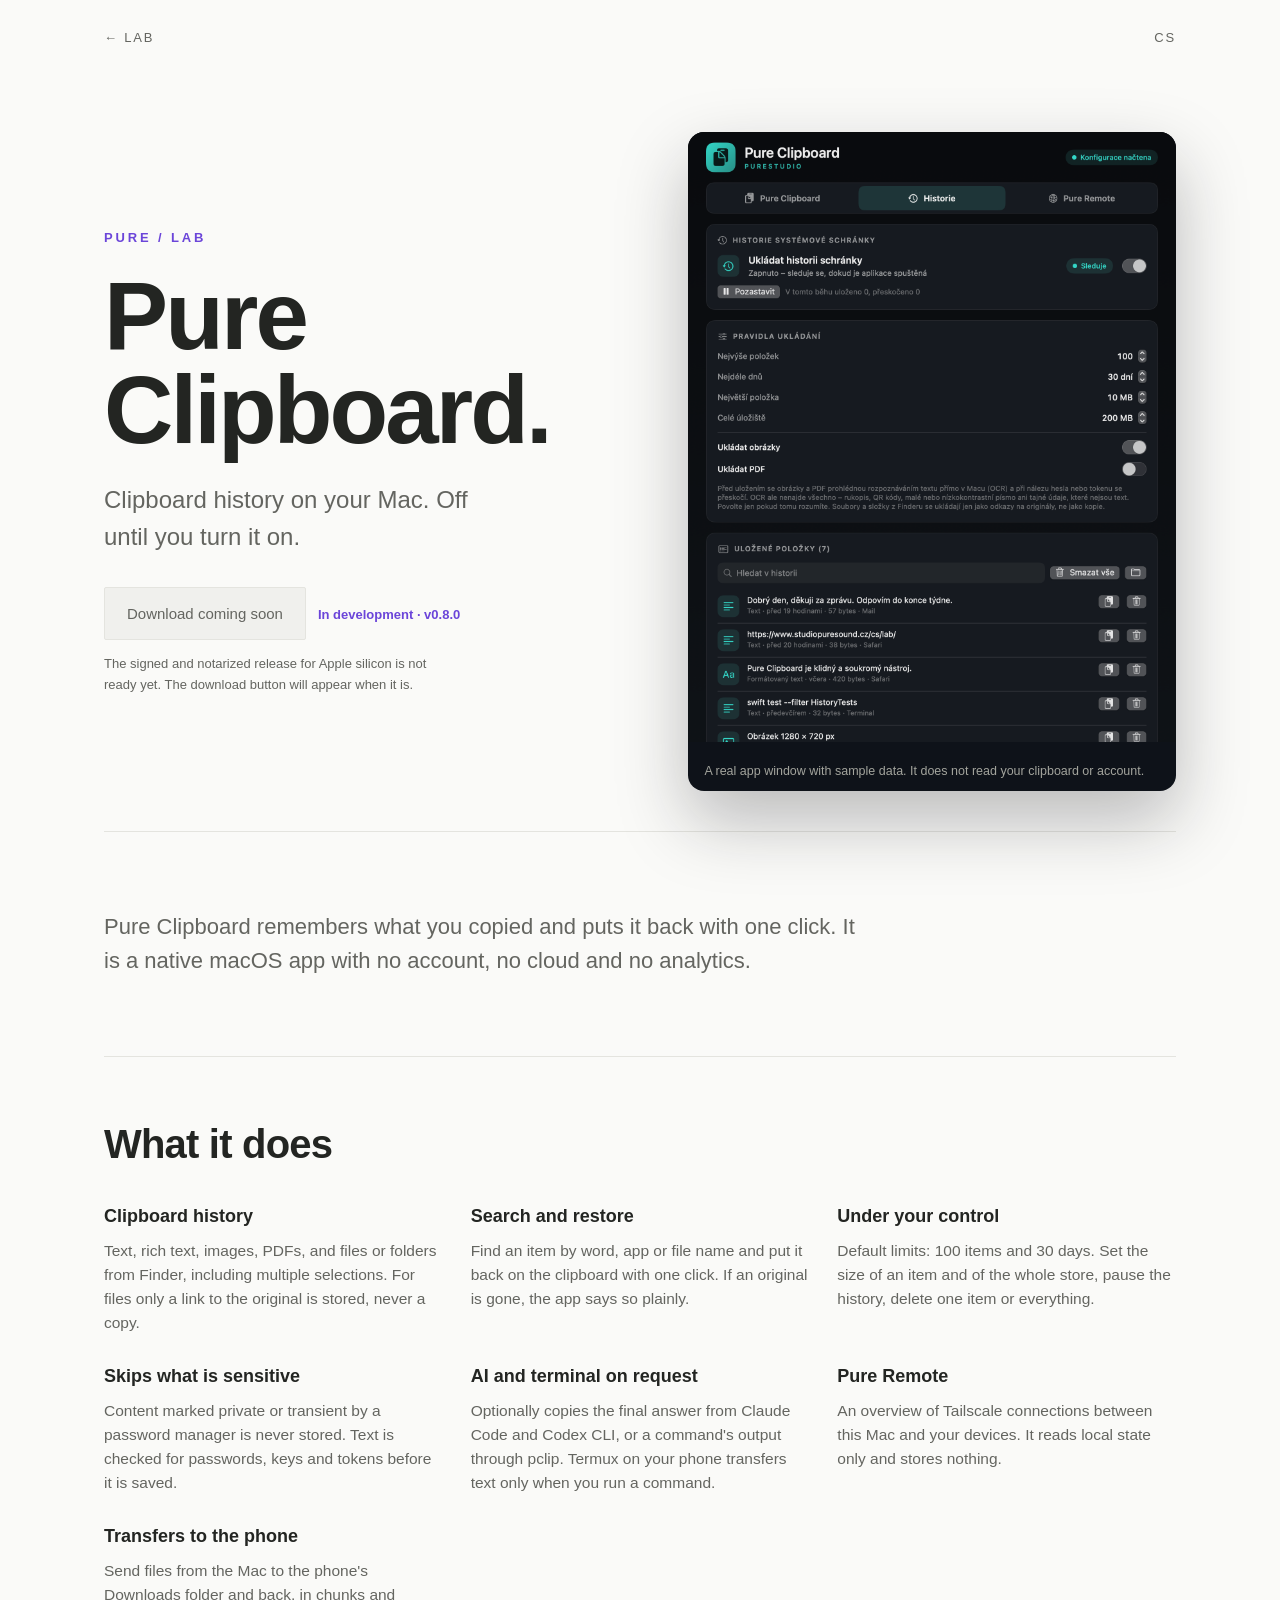
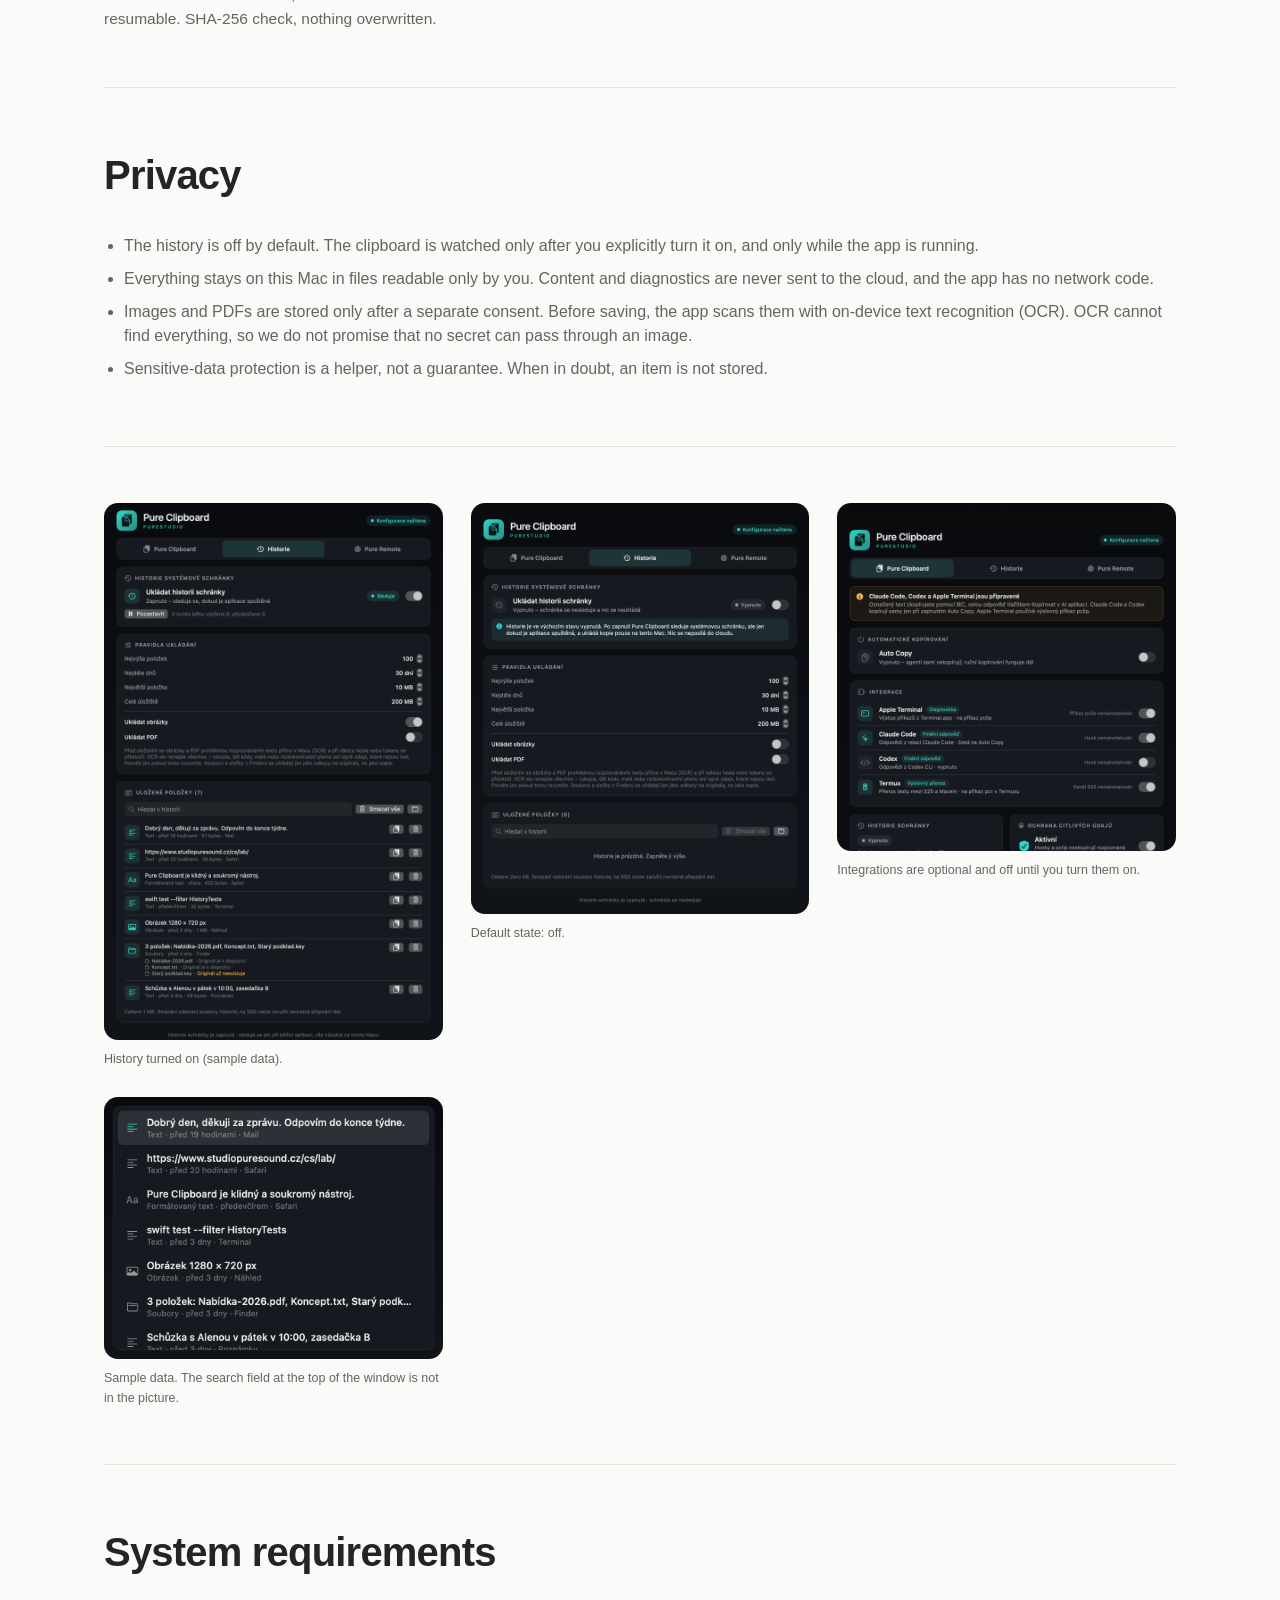
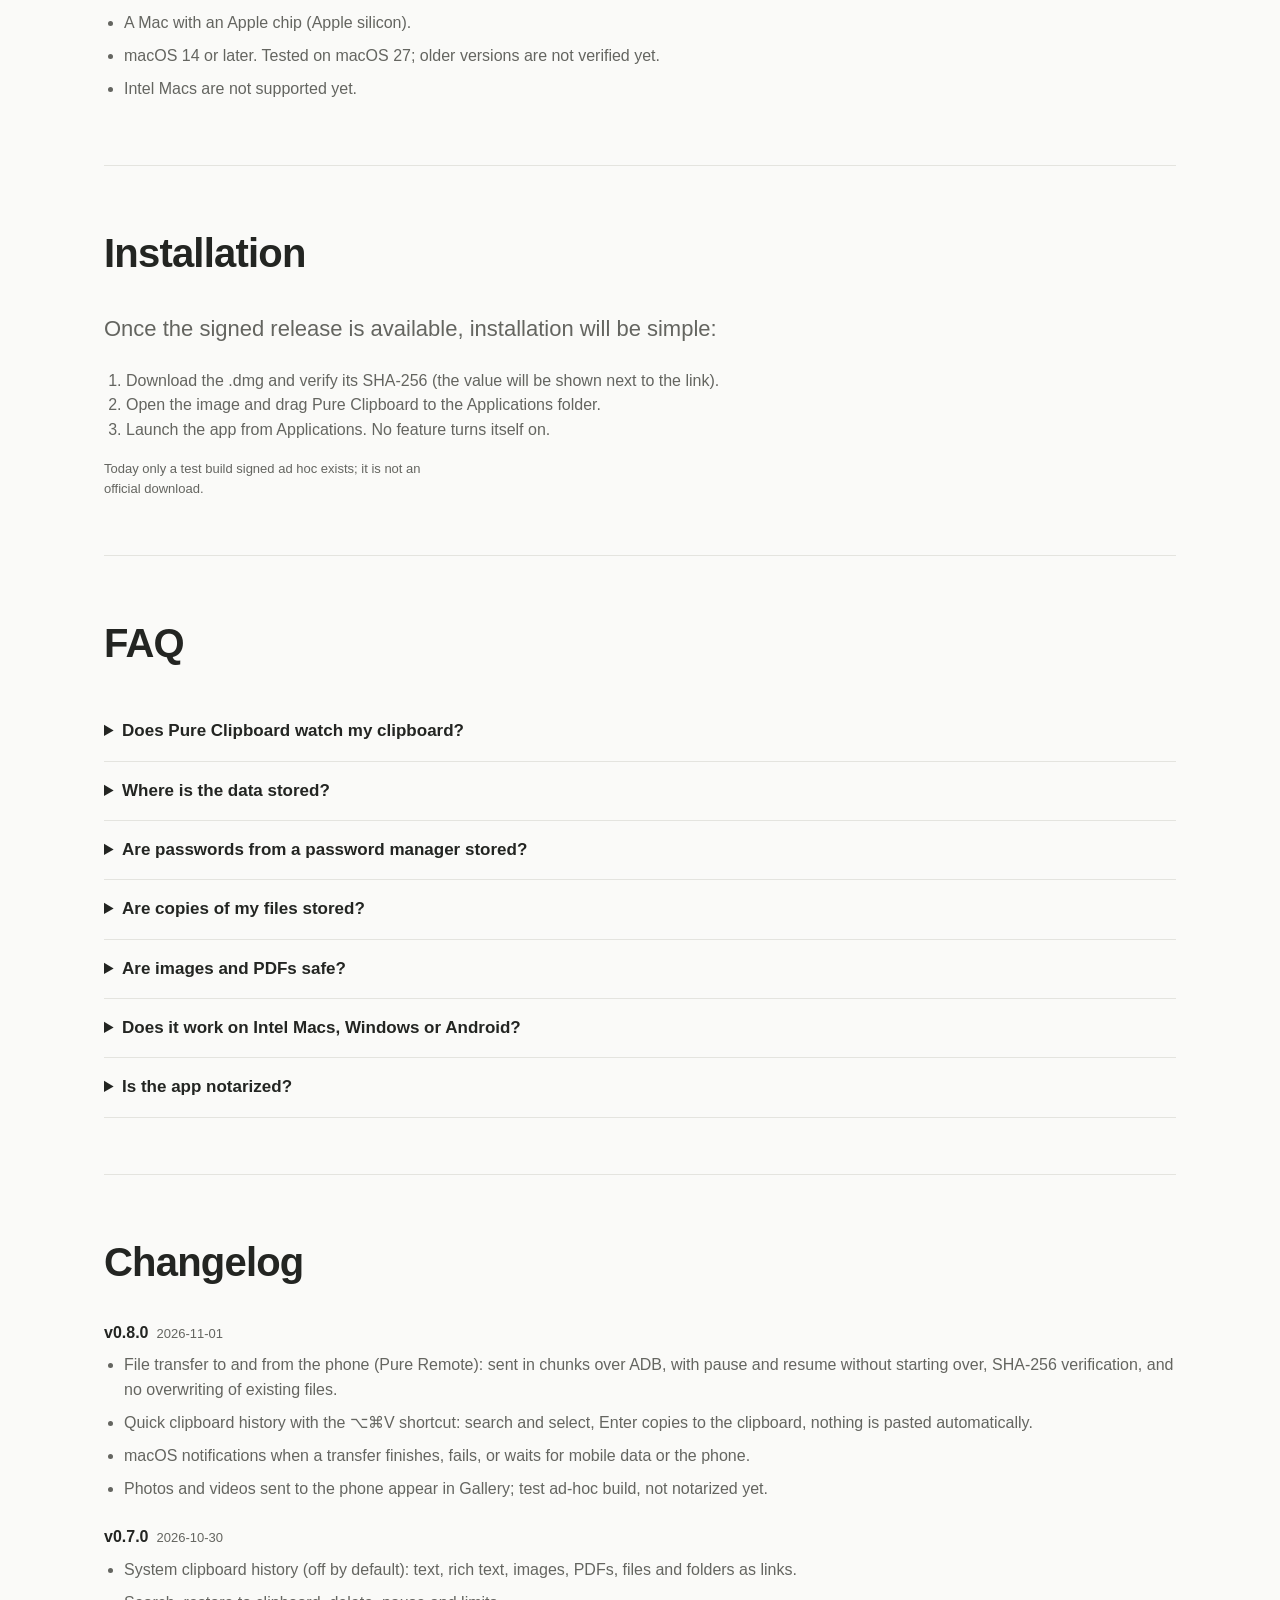
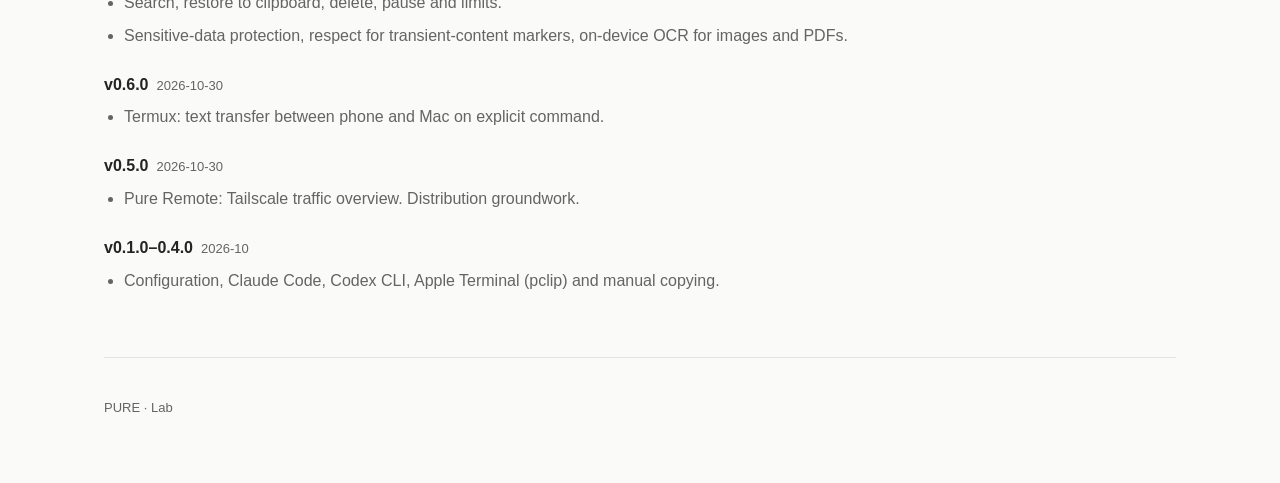
==== commit 01b63821: "Web: ilustrace rychlé historie, balík pro nasazení (scripts/make-web-bundle.sh), postup DEPLOY.md Co" ====
--- a/web/pure-clipboard/en/index.html
+++ b/web/pure-clipboard/en/index.html
@@ -42,7 +42,7 @@
 <section><p class="intro">Pure Clipboard remembers what you copied and puts it back with one click. It is a native macOS app with no account, no cloud and no analytics.</p></section>
 <section><h2>What it does</h2><div class="grid"><div><h3>Clipboard history</h3><p>Text, rich text, images, PDFs, and files or folders from Finder, including multiple selections. For files only a link to the original is stored, never a copy.</p></div><div><h3>Search and restore</h3><p>Find an item by word, app or file name and put it back on the clipboard with one click. If an original is gone, the app says so plainly.</p></div><div><h3>Under your control</h3><p>Default limits: 100 items and 30 days. Set the size of an item and of the whole store, pause the history, delete one item or everything.</p></div><div><h3>Skips what is sensitive</h3><p>Content marked private or transient by a password manager is never stored. Text is checked for passwords, keys and tokens before it is saved.</p></div><div><h3>AI and terminal on request</h3><p>Optionally copies the final answer from Claude Code and Codex CLI, or a command&#x27;s output through pclip. Termux on your phone transfers text only when you run a command.</p></div><div><h3>Pure Remote</h3><p>An overview of Tailscale connections between this Mac and your devices. It reads local state only and stores nothing.</p></div><div><h3>Transfers to the phone</h3><p>Send files from the Mac to the phone&#x27;s Downloads folder and back, in chunks and resumable. SHA-256 check, nothing overwritten.</p></div></div></section>
 <section><h2>Privacy</h2><ul class="plain"><li>The history is off by default. The clipboard is watched only after you explicitly turn it on, and only while the app is running.</li><li>Everything stays on this Mac in files readable only by you. Content and diagnostics are never sent to the cloud, and the app has no network code.</li><li>Images and PDFs are stored only after a separate consent. Before saving, the app scans them with on-device text recognition (OCR). OCR cannot find everything, so we do not promise that no secret can pass through an image.</li><li>Sensitive-data protection is a helper, not a guarantee. When in doubt, an item is not stored.</li></ul></section>
-<section><div class="shots"><figure><img src="../assets/history-on.png" alt="History tab with history turned on: switch, storage rules and seven stored items" loading="lazy"><figcaption>History turned on (sample data).</figcaption></figure><figure><img src="../assets/history-off.png" alt="History tab in its default off state explaining that the clipboard is not watched" loading="lazy"><figcaption>Default state: off.</figcaption></figure><figure><img src="../assets/clipboard.png" alt="Pure Clipboard tab: Auto Copy, integrations, sensitive-data protection and the Termux and Terminal cards" loading="lazy"><figcaption>Integrations are optional and off until you turn them on.</figcaption></figure></div></section>
+<section><div class="shots"><figure><img src="../assets/history-on.png" alt="History tab with history turned on: switch, storage rules and seven stored items" loading="lazy"><figcaption>History turned on (sample data).</figcaption></figure><figure><img src="../assets/history-off.png" alt="History tab in its default off state explaining that the clipboard is not watched" loading="lazy"><figcaption>Default state: off.</figcaption></figure><figure><img src="../assets/clipboard.png" alt="Pure Clipboard tab: Auto Copy, integrations, sensitive-data protection and the Termux and Terminal cards" loading="lazy"><figcaption>Integrations are optional and off until you turn them on.</figcaption></figure><figure><img src="../assets/quick-history.png" alt="Quick history on ⌥⌘V: search and pick recent items" loading="lazy"><figcaption>Sample data. The search field at the top of the window is not in the picture.</figcaption></figure></div></section>
 <section><h2>System requirements</h2><ul class="plain"><li>A Mac with an Apple chip (Apple silicon).</li><li>macOS 14 or later. Tested on macOS 27; older versions are not verified yet.</li><li>Intel Macs are not supported yet.</li></ul></section>
 <section><h2>Installation</h2><p class="intro">Once the signed release is available, installation will be simple:</p><ol class="plain"><li>Download the .dmg and verify its SHA-256 (the value will be shown next to the link).</li><li>Open the image and drag Pure Clipboard to the Applications folder.</li><li>Launch the app from Applications. No feature turns itself on.</li></ol><p class="note">Today only a test build signed ad hoc exists; it is not an official download.</p></section>
 <section><h2>FAQ</h2><details><summary>Does Pure Clipboard watch my clipboard?</summary><p>Only when you turn the history on, and only while the app is running. By default the history is off and the clipboard is not watched.</p></details><details><summary>Where is the data stored?</summary><p>In ~/Library/Application Support/PureClipboard on your Mac. Nothing is sent over the internet.</p></details><details><summary>Are passwords from a password manager stored?</summary><p>No. Content marked private or transient is skipped. Text is also checked for passwords and tokens, but reliable detection cannot be guaranteed.</p></details><details><summary>Are copies of my files stored?</summary><p>No. From Finder only a link to the original is stored. If the original disappears, the app shows it.</p></details><details><summary>Are images and PDFs safe?</summary><p>They are stored only after a separate consent and an on-device OCR check. OCR does not recognise handwriting, QR codes or secrets that are not text, so enable this deliberately.</p></details><details><summary>Does it work on Intel Macs, Windows or Android?</summary><p>No. Apple silicon with macOS 14 or later is supported. Other platforms are not verified yet.</p></details><details><summary>Is the app notarized?</summary><p>Not yet. The signed and notarized release is waiting for a paid Apple Developer account. Until then it is not offered for download.</p></details></section>
